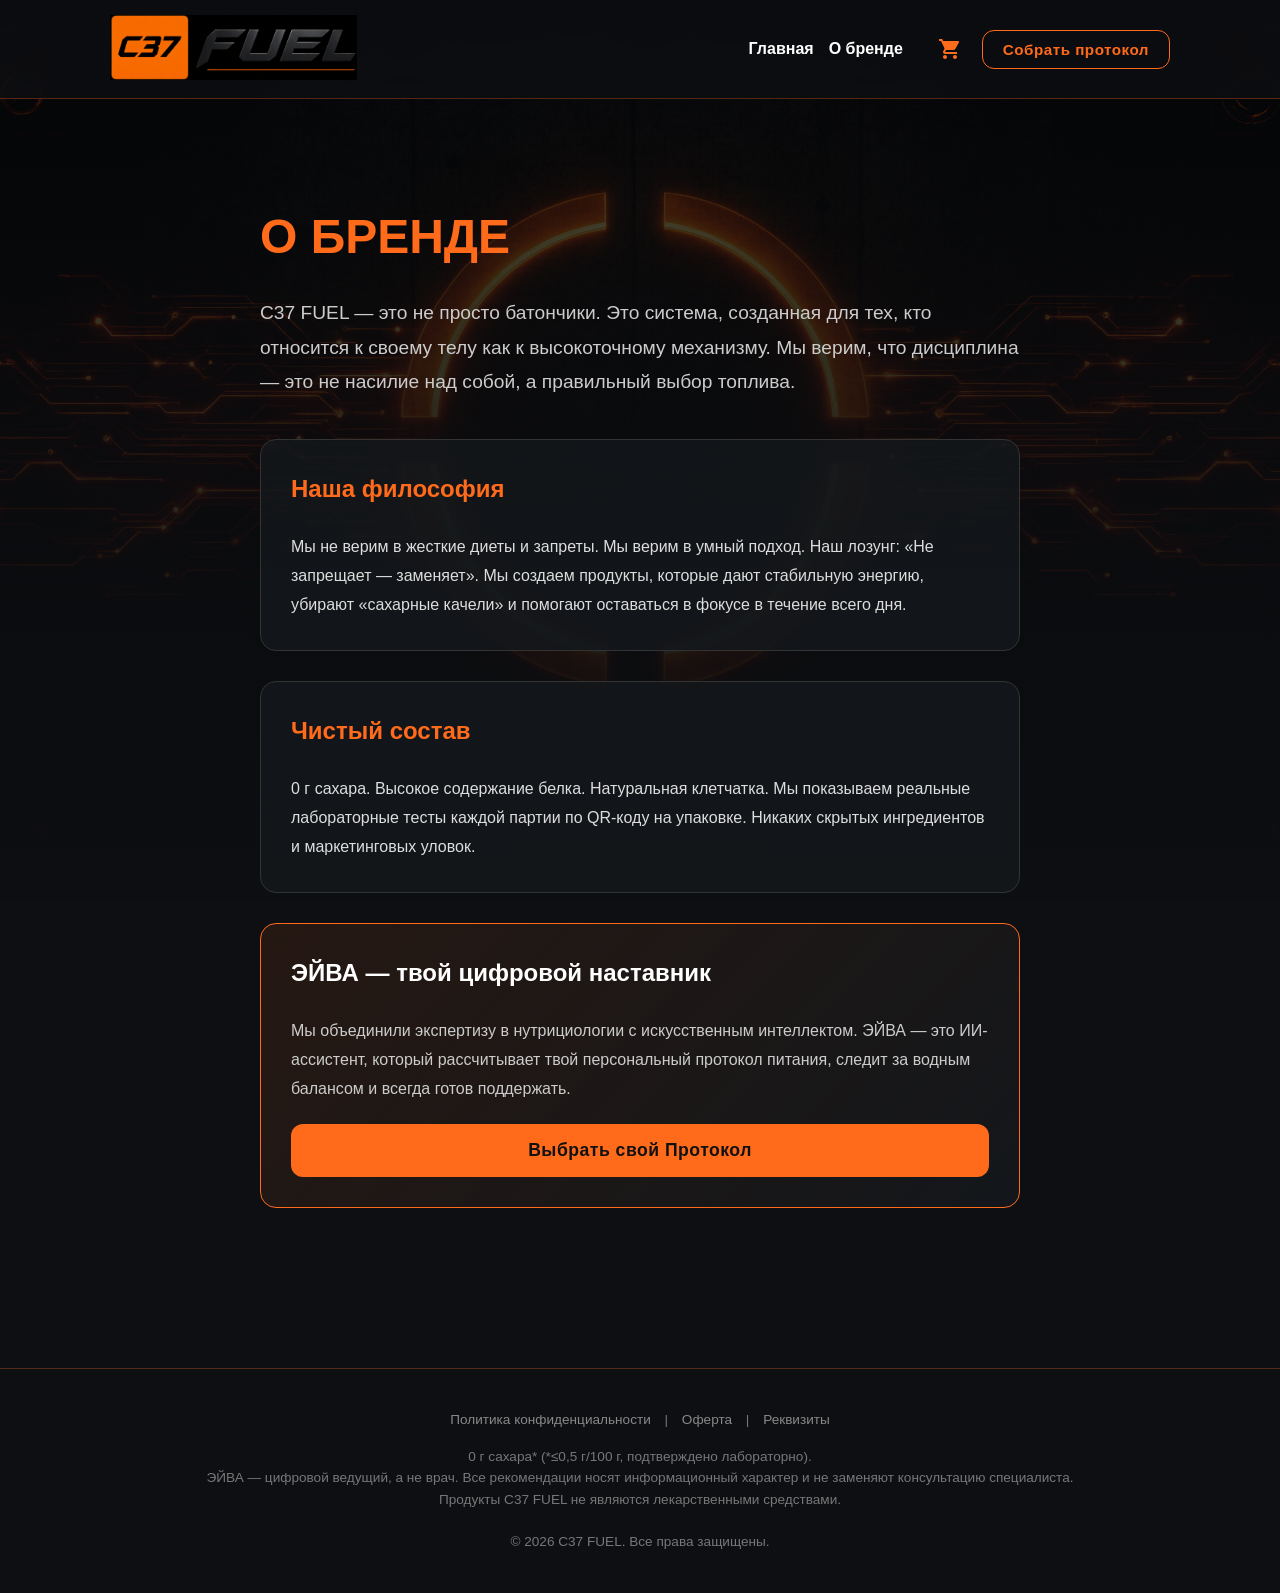
==== about.html @ 596a4cd5 "Add files via upload" ====
<!DOCTYPE html>
<html lang="ru">
<head>
<meta charset="UTF-8">
<meta name="viewport" content="width=device-width, initial-scale=1.0, maximum-scale=1.0, user-scalable=no">
<title>О бренде C37 FUEL</title>
<link rel="stylesheet" href="style.css">
</head>
<body>

<div id="header-placeholder"></div>

<!-- КОНТЕНТ СТРАНИЦЫ "О НАС" -->
<div class="container" style="padding: 100px 20px; max-width: 800px; margin: 0 auto;">
    
    <h1 class="reveal" style="font-size: 3rem; margin-bottom: 20px; color: var(--accent); font-weight: 900;">О БРЕНДЕ</h1>
    
    <p class="reveal" style="font-size: 1.2rem; color: #ccc; margin-bottom: 40px; line-height: 1.8; transition-delay: 0.1s;">
        C37 FUEL — это не просто батончики. Это система, созданная для тех, кто относится к своему телу как к высокоточному механизму. Мы верим, что дисциплина — это не насилие над собой, а правильный выбор топлива.
    </p>

    <div class="box-card reveal" style="margin-bottom: 30px; transition-delay: 0.2s; padding: 30px;">
        <div class="box-title" style="color: var(--accent); font-size: 1.5rem;">Наша философия</div>
        <p style="color: #ddd; line-height: 1.8; margin-top: 15px;">
            Мы не верим в жесткие диеты и запреты. Мы верим в умный подход. Наш лозунг: «Не запрещает — заменяет». Мы создаем продукты, которые дают стабильную энергию, убирают «сахарные качели» и помогают оставаться в фокусе в течение всего дня.
        </p>
    </div>

    <div class="box-card reveal" style="margin-bottom: 30px; transition-delay: 0.3s; padding: 30px;">
        <div class="box-title" style="color: var(--accent); font-size: 1.5rem;">Чистый состав</div>
        <p style="color: #ddd; line-height: 1.8; margin-top: 15px;">
            0 г сахара. Высокое содержание белка. Натуральная клетчатка. Мы показываем реальные лабораторные тесты каждой партии по QR-коду на упаковке. Никаких скрытых ингредиентов и маркетинговых уловок.
        </p>
    </div>

    <div class="box-card reveal" style="margin-bottom: 60px; transition-delay: 0.4s; padding: 30px; background: linear-gradient(135deg, rgba(255,107,26,0.1) 0%, rgba(20,24,28,0.9) 100%); border-color: var(--accent);">
        <div class="box-title" style="color: #fff; font-size: 1.5rem;">ЭЙВА — твой цифровой наставник</div>
        <p style="color: #ccc; line-height: 1.8; margin-top: 15px; margin-bottom: 20px;">
            Мы объединили экспертизу в нутрициологии с искусственным интеллектом. ЭЙВА — это ИИ-ассистент, который рассчитывает твой персональный протокол питания, следит за водным балансом и всегда готов поддержать.
        </p>
        <button class="btn" onclick="window.location.href='index.html#boxes'">Выбрать свой Протокол</button>
    </div>

</div>

<div id="footer-placeholder"></div>

<script src="script.js"></script>
<script>
  async function loadComponents() {
    try {
      const headerRes = await fetch('header.html');
      document.getElementById('header-placeholder').innerHTML = await headerRes.text();
      const footerRes = await fetch('footer.html');
      document.getElementById('footer-placeholder').innerHTML = await footerRes.text();
      if (typeof updateCartCount === 'function') updateCartCount();
      
      // Запуск анимаций появления
      setTimeout(() => {
          const revealElements = document.querySelectorAll('.reveal');
          const revealOnScroll = new IntersectionObserver(function(entries, observer) {
              entries.forEach(entry => {
                  if (!entry.isIntersecting) return;
                  entry.target.classList.add('active');
                  observer.unobserve(entry.target);
              });
          }, { threshold: 0.15 });
          revealElements.forEach(el => revealOnScroll.observe(el));
      }, 100);

    } catch (error) {
      console.error('Ошибка загрузки компонентов:', error);
    }
  }
  loadComponents();
</script>
</body>
</html>
---- style.css ----
:root {
    --bg-base: #0d0f12;
    --bg-card: rgba(20, 24, 28, 0.85);
    --text-main: #FFFFFF;
    --text-muted: #c0c0c0;
    --accent: #FF6B1A;
    --border: rgba(255, 107, 26, 0.3);
    --green: #4CAF50;
}

* { margin: 0; padding: 0; box-sizing: border-box; font-family: 'Inter', 'Manrope', 'Segoe UI', Roboto, Helvetica, Arial, sans-serif; }

@media (max-width: 768px) {
    .site-logo { width: 110px; }
}

body { 
    background-color: var(--bg-base); 
    color: var(--text-main); 
    line-height: 1.6; 
    overflow-x: hidden; 
    position: relative; 
    padding-bottom: env(safe-area-inset-bottom);
}

body::before {
    content: ""; position: fixed; top: 0; left: 0; width: 100%; height: 100%; z-index: -2;
    background-image: url('bg.jpg'); background-size: cover; background-position: center center; background-repeat: no-repeat;
    filter: brightness(0.45) contrast(1.1); 
}

body::after {
    content: ""; position: fixed; top: 0; left: 0; width: 100%; height: 100%; z-index: -1;
    background: linear-gradient(to bottom, rgba(13, 15, 18, 0.3) 0%, rgba(13, 15, 18, 0.7) 50%, rgba(13, 15, 18, 0.95) 100%);
    pointer-events: none;
}

.container { max-width: 1100px; margin: 0 auto; padding: 0 20px; position: relative; z-index: 2; }

/* --- АНИМАЦИИ КНОПОК --- */
.btn { 
    background-color: var(--accent); color: #111; border: none; padding: 16px 35px; font-size: 1.1rem; font-weight: bold; 
    border-radius: 12px; cursor: pointer; display: inline-flex; justify-content: center; align-items: center; text-decoration: none; 
    letter-spacing: 0.5px;
    transition: all 0.3s cubic-bezier(0.25, 0.8, 0.25, 1);
    position: relative; overflow: hidden;
}
.btn:hover { background-color: #FF8C42; transform: translateY(-2px) scale(1.02); box-shadow: 0 8px 25px rgba(255, 107, 26, 0.6); }
.btn:active { transform: translateY(1px) scale(0.98); box-shadow: 0 2px 10px rgba(255, 107, 26, 0.4); }

.btn-outline { background: transparent; border: 1px solid var(--accent); color: var(--accent); }
.btn-outline:hover { background: rgba(255, 107, 26, 0.1); color: var(--accent); box-shadow: 0 0 15px rgba(255, 107, 26, 0.2); transform: translateY(-2px); }
.btn-outline:active { transform: translateY(1px); }

.btn-small { 
    background: transparent; border: 1px solid var(--accent); color: var(--accent); padding: 10px 15px; border-radius: 8px; 
    cursor: pointer; font-weight: 600; width: 100%; font-size: 0.95rem; 
    transition: all 0.3s cubic-bezier(0.25, 0.8, 0.25, 1);
}
.btn-small:hover { background: var(--accent); color: #111; transform: translateY(-1px); box-shadow: 0 4px 15px rgba(255, 107, 26, 0.3); }
.btn-small:active { transform: translateY(1px) scale(0.98); }

header { padding: 15px 0; border-bottom: 1px solid var(--border); position: sticky; top: 0; background: rgba(13, 15, 18, 0.85); backdrop-filter: blur(15px); z-index: 100; }
.header-content { display: flex; justify-content: space-between; align-items: center; }
.logo { display: flex; align-items: center; gap: 15px; line-height: 1; }
.cart-icon-btn { background: transparent; border: none; cursor: pointer; position: relative; color: #fff; display: flex; align-items: center; gap: 8px; transition: transform 0.2s; }
.cart-icon-btn:hover { transform: scale(1.1); }
.cart-icon-btn svg { width: 24px; height: 24px; fill: var(--accent); }
.cart-count { background: var(--accent); color: #111; font-weight: bold; border-radius: 50%; width: 20px; height: 20px; display: flex; align-items: center; justify-content: center; font-size: 0.8rem; position: absolute; top: -8px; right: -8px; }

/* --- HERO С HUD (ЖЕЛЕЗНЫЙ ЧЕЛОВЕК) --- */
.hero { padding: 80px 0 60px; display: flex; align-items: center; justify-content: space-between; gap: 40px; }
.hero-text { flex: 1; }
.hero-text h1 { font-size: 3.5rem; line-height: 1.1; margin-bottom: 20px; text-shadow: 0 4px 15px rgba(0,0,0,0.8); font-weight: 900;}
.hero-text h1 span { color: var(--accent); }
.hero-text p { font-size: 1.2rem; color: #eee; margin-bottom: 30px; max-width: 500px; text-shadow: 0 2px 5px rgba(0,0,0,0.8); }

.hero-image { flex: 1; display: flex; justify-content: flex-end; position: relative; }
.hero-img-box { 
    width: 100%; max-width: 400px; height: 550px; border: 1px solid var(--accent); border-radius: 16px; 
    background: #000; position: relative; overflow: hidden; display: flex; align-items: center; justify-content: center; 
    box-shadow: 0 10px 50px rgba(0,0,0,0.8), 0 0 30px rgba(255, 107, 26, 0.2);
}
.hero-img-box img { width: 100%; height: 100%; object-fit: cover; opacity: 0.6; z-index: 1; }

/* HUD-Элементы */
.hud-overlay { 
    position: absolute; top: 0; left: 0; width: 100%; height: 100%; pointer-events: none; z-index: 5; 
    background-image: linear-gradient(rgba(255, 107, 26, 0.15) 1px, transparent 1px), linear-gradient(90deg, rgba(255, 107, 26, 0.15) 1px, transparent 1px);
    background-size: 40px 40px;
    border: 1px solid rgba(255, 107, 26, 0.4);
    box-shadow: inset 0 0 50px rgba(255, 107, 26, 0.2);
}
.hud-corner { position: absolute; width: 20px; height: 20px; border: 2px solid var(--accent); z-index: 6; }
.hud-corner.tl { top: 15px; left: 15px; border-right: none; border-bottom: none; }
.hud-corner.tr { top: 15px; right: 15px; border-left: none; border-bottom: none; }
.hud-corner.bl { bottom: 15px; left: 15px; border-right: none; border-top: none; }
.hud-corner.br { bottom: 15px; right: 15px; border-left: none; border-top: none; }
.hud-text { position: absolute; top: 25px; left: 25px; color: var(--accent); font-family: monospace; font-size: 10px; letter-spacing: 2px; line-height: 1.4; text-transform: uppercase; opacity: 0.8; z-index: 6; }
.hud-text span { color: #fff; font-weight: bold; animation: blink 1s infinite alternate; }
.hud-scanline { position: absolute; top: 0; left: 0; width: 100%; height: 3px; background: var(--accent); box-shadow: 0 0 20px 5px var(--accent); animation: scan 7s linear infinite; opacity: 0.9; z-index: 7; }
.hud-radar { position: absolute; top: 50%; left: 50%; width: 250px; height: 250px; transform: translate(-50%, -50%); border-radius: 50%; border: 1px solid rgba(255, 107, 26, 0.3); z-index: 4; }
.hud-radar::before { content: ""; position: absolute; top: 0; left: 0; width: 100%; height: 100%; border-radius: 50%; border-top: 2px solid var(--accent); animation: spin 6s linear infinite; }
.hud-radar::after { content: ""; position: absolute; top: 20%; left: 20%; width: 60%; height: 60%; border-radius: 50%; border-bottom: 1px solid rgba(255, 107, 26, 0.6); animation: spin 8s linear infinite reverse; }
.hud-node { position: absolute; width: 6px; height: 6px; background: #fff; border-radius: 50%; box-shadow: 0 0 15px 5px var(--accent); z-index: 6; }
.hud-node.n1 { top: 30%; left: 20%; animation: pulse 1.5s infinite alternate; }
.hud-node.n2 { top: 70%; right: 25%; animation: pulse 2s infinite alternate 0.5s; }
.hud-node.n3 { bottom: 25%; left: 50%; animation: pulse 1.8s infinite alternate 1s; }

@keyframes scan { 0% { top: -5%; opacity: 0; } 10% { opacity: 1; } 90% { opacity: 1; } 100% { top: 105%; opacity: 0; } }
@keyframes spin { 100% { transform: rotate(360deg); } }
@keyframes pulse { 0% { transform: scale(0.8); opacity: 0.5; box-shadow: 0 0 0px var(--accent); } 100% { transform: scale(1.5); opacity: 1; box-shadow: 0 0 20px 8px var(--accent); } }
@keyframes blink { 0% { opacity: 1; } 100% { opacity: 0.3; } }

.trust-markers { font-size: 0.85rem; color: var(--text-muted); margin-top: 15px; letter-spacing: 0.5px; display: flex; gap: 15px; }

/* --- SCROLL REVEAL --- */
.reveal { opacity: 0; transform: translateY(40px); transition: all 0.8s cubic-bezier(0.5, 0, 0, 1); will-change: opacity, transform; }
.reveal.active { opacity: 1; transform: translateY(0); }

/* БОКСЫ */
.boxes { padding: 80px 0; background: rgba(13, 15, 18, 0.8); border-bottom: 1px solid var(--border); }
.boxes h2 { text-align: center; font-size: 2.5rem; margin-bottom: 10px; font-weight: 800;}
.boxes-sub { text-align: center; color: var(--text-muted); margin-bottom: 50px; font-size: 1.1rem; }
.boxes-grid { display: grid; grid-template-columns: 1fr 1fr; gap: 30px; max-width: 900px; margin: 0 auto; }
.box-card { background: var(--bg-card); border: 1px solid #333; border-radius: 16px; padding: 40px; display: flex; flex-direction: column; position: relative; overflow: hidden; transition: border-color 0.3s, box-shadow 0.3s; }
.box-card:hover { border-color: var(--accent); box-shadow: 0 10px 40px rgba(255, 107, 26, 0.1); }
.box-card.popular { border: 2px solid var(--accent); transform: scale(1.02); }
.box-badge { position: absolute; top: 0; right: 0; background: var(--accent); color: #111; padding: 5px 15px; font-weight: bold; font-size: 0.8rem; border-bottom-left-radius: 12px; }
.box-title { font-size: 1.8rem; font-weight: 900; color: #fff; margin-bottom: 10px; }
.box-desc { color: var(--text-muted); font-size: 0.95rem; margin-bottom: 25px; flex-grow: 1; }
.box-price { font-size: 2.5rem; font-weight: 900; color: var(--accent); margin-bottom: 5px; }
.box-price-old { font-size: 1.2rem; text-decoration: line-through; color: #777; margin-bottom: 20px; }
.box-features { list-style: none; margin-bottom: 30px; }
.box-features li { color: #ddd; font-size: 0.95rem; margin-bottom: 10px; display: flex; align-items: center; gap: 8px; }
.box-features li::before { content: "✓"; color: var(--green); font-weight: bold; }

/* ПОДПИСКИ */
.subscriptions { padding: 80px 0; background: rgba(13, 15, 18, 0.6); border-bottom: 1px solid var(--border); }
.subs-grid { display: grid; grid-template-columns: 1fr 1fr; gap: 30px; max-width: 900px; margin: 0 auto; align-items: stretch; }
.sub-card { background: linear-gradient(135deg, rgba(42, 47, 53, 0.9) 0%, rgba(30, 34, 38, 0.9) 100%); border: 1px solid #444; border-radius: 16px; padding: 35px; display: flex; flex-direction: column; transition: transform 0.3s; }
.sub-card:hover { transform: translateY(-5px); }
.sub-card.premium { border-color: var(--accent); box-shadow: 0 0 30px rgba(255, 107, 26, 0.15); }
.sub-title { font-size: 1.5rem; font-weight: 800; color: #fff; margin-bottom: 10px; }
.sub-price { font-size: 2rem; font-weight: 900; color: var(--accent); margin-bottom: 20px; }
.sub-desc { color: var(--text-muted); font-size: 0.95rem; margin-bottom: 25px; flex-grow: 1; }

/* КОНСТРУКТОР */
.products { padding: 80px 0; background: rgba(13, 15, 18, 0.6); border-bottom: 1px solid var(--border); }
.products h2 { text-align: center; font-size: 2rem; margin-bottom: 10px; font-weight: 800;}
.products-sub { text-align: center; color: var(--text-muted); margin-bottom: 40px; font-size: 0.95rem; }
.products-grid { display: grid; grid-template-columns: repeat(auto-fit, minmax(250px, 1fr)); gap: 25px; }
.product-card { background: var(--bg-card); backdrop-filter: blur(10px); border: 1px solid #333; border-radius: 16px; overflow: hidden; display: flex; flex-direction: column; transition: transform 0.3s, border-color 0.3s; }
.product-card:hover { transform: translateY(-5px); border-color: var(--accent); }
.product-img { width: 100%; height: 180px; background: rgba(0,0,0,0.7); display: flex; align-items: center; justify-content: center; border-bottom: 1px solid #333; padding: 20px; }
.product-img img { width: 100%; height: 100%; object-fit: contain; filter: drop-shadow(0 5px 15px rgba(0,0,0,0.9)); cursor: zoom-in; transition: transform 0.3s ease; }
.product-img img:hover { transform: scale(1.08); }
.product-info { padding: 20px; display: flex; flex-direction: column; flex-grow: 1; }
.product-info h4 { font-size: 1rem; margin-bottom: 8px; font-weight: 700;}
.product-info p { color: var(--text-muted); font-size: 0.85rem; margin-bottom: 15px; flex-grow: 1;}
.product-info .price { font-size: 1.2rem; font-weight: 800; color: var(--accent); margin-bottom: 10px;}
.product-info .price span { font-size: 0.8rem; color: #777; font-weight: normal; text-decoration: line-through; margin-left: 5px;}

/* АНОНСЫ */
.coming-soon { padding: 80px 0; background: rgba(13, 15, 18, 0.8); border-bottom: 1px solid var(--border); }
.coming-soon h2 { text-align: center; font-size: 2.5rem; margin-bottom: 40px; font-weight: 800;}
.shots-grid { display: grid; grid-template-columns: repeat(auto-fit, minmax(240px, 1fr)); gap: 25px; margin-bottom: 40px; }
.shot-card { background: rgba(20, 24, 28, 0.95); border: 1px solid #333; border-radius: 16px; padding: 25px; text-align: left; position: relative; overflow: hidden; display: flex; flex-direction: column;}
.shot-card::before { content: ""; position: absolute; top: 0; left: 0; width: 100%; height: 4px; }
.shot-card.orange::before { background: #FF6B1A; }
.shot-card.blue::before { background: #2C3E50; }
.shot-card.burgundy::before { background: #800020; }
.shot-card.red::before { background: #D32F2F; }
.shot-name { font-size: 1.4rem; font-weight: 900; margin-bottom: 5px; color: #fff; letter-spacing: 1px;}
.shot-sub { font-size: 0.85rem; color: var(--accent); font-weight: bold; margin-bottom: 15px; text-transform: uppercase;}
.shot-actives { font-size: 0.85rem; color: var(--text-muted); margin-bottom: 20px; line-height: 1.5; flex-grow: 1;}
.shot-actives span { color: #fff; font-weight: bold;}
.shot-badge { display: inline-block; padding: 4px 10px; border-radius: 4px; font-size: 0.75rem; font-weight: bold; background: #333; color: #fff; margin-bottom: 15px;}
.other-coming { display: grid; grid-template-columns: 1fr 1fr; gap: 25px; }
.coming-card { background: linear-gradient(135deg, rgba(42, 47, 53, 0.5) 0%, rgba(30, 34, 38, 0.8) 100%); border: 1px dashed var(--border); padding: 25px; border-radius: 12px; text-align: center; display: flex; flex-direction: column; justify-content: space-between;}
.coming-card h3 { color: var(--accent); margin-bottom: 10px; font-size: 1.3rem; }
.coming-card p { color: var(--text-muted); margin-bottom: 15px; font-size: 0.9rem;}
.coming-date { color: var(--accent); font-weight: bold; margin-bottom: 20px; font-size: 0.9rem;}

/* КВИЗ */
.quiz-section { padding: 60px 0 80px; display: none; } 
.quiz-container { background: var(--bg-card); backdrop-filter: blur(15px); border: 1px solid var(--border); border-radius: 16px; padding: 40px; max-width: 700px; margin: 0 auto; box-shadow: 0 10px 40px rgba(0,0,0,0.8); }
.progress-bar { width: 100%; height: 4px; background: #333; border-radius: 2px; margin-bottom: 30px; }
.progress-fill { height: 100%; background: var(--accent); width: 0%; transition: width 0.4s ease; border-radius: 2px; box-shadow: 0 0 10px var(--accent); }
.question-text { font-size: 1.6rem; margin-bottom: 25px; font-weight: 700; }
.options { display: flex; flex-direction: column; gap: 12px; }
.option-btn { background: rgba(0,0,0,0.6); border: 1px solid #444; color: var(--text-main); padding: 16px; text-align: left; border-radius: 10px; cursor: pointer; font-size: 1.05rem; transition: all 0.2s; }
.option-btn:hover { border-color: var(--accent); background: rgba(255, 107, 26, 0.1); }
.option-btn.selected { background: var(--accent); color: #111; border-color: var(--accent); font-weight: bold; }
.quiz-group { display: flex; flex-direction: column; gap: 15px; margin-bottom: 20px; }
.quiz-group label { font-size: 0.9rem; color: var(--text-muted); display: block; margin-bottom: 5px;}
.quiz-group input { background: rgba(0,0,0,0.6); border: 1px solid #444; padding: 16px; color: var(--text-main); border-radius: 10px; font-size: 1.05rem; outline: none; width: 100%; transition: border-color 0.2s;}
.quiz-group input:focus { border-color: var(--accent); }
.row-2 { display: grid; grid-template-columns: 1fr 1fr; gap: 15px; }
.nav-buttons { display: flex; gap: 15px; justify-content: space-between; margin-top: 30px; }
.result-grid { display: grid; grid-template-columns: 1fr 1fr; gap: 20px; margin: 30px 0; }
.result-card { background: rgba(0,0,0,0.6); padding: 25px; border-radius: 12px; border-left: 4px solid var(--accent); }
.result-card h3 { font-size: 0.9rem; color: var(--text-muted); text-transform: uppercase; letter-spacing: 1px; }
.result-card .value { font-size: 2rem; font-weight: 900; color: var(--accent); margin-top: 5px; }
.disclaimer { font-size: 0.85rem; color: #777; text-align: center; margin-top: 30px; line-height: 1.4; }

/* FOOTER */
footer { padding: 40px 0; border-top: 1px solid var(--border); text-align: center; color: #777; font-size: 0.85rem; background: var(--bg-base); position: relative; z-index: 2; }
footer a { color: #888; text-decoration: none; margin: 0 10px; transition: color 0.2s;}
footer a:hover { color: var(--accent); }

/* МОДАЛЬНОЕ ОКНО ДЛЯ КАРТИНОК (LIGHTBOX) */
.image-lightbox { position: fixed; top: 0; left: 0; width: 100%; height: 100%; background: rgba(0,0,0,0.9); z-index: 10000; display: none; justify-content: center; align-items: center; cursor: zoom-out; opacity: 0; transition: opacity 0.3s ease; backdrop-filter: blur(5px); }
.image-lightbox.active { display: flex; opacity: 1; }
.image-lightbox img { max-width: 90%; max-height: 90vh; border-radius: 16px; border: 2px solid var(--accent); box-shadow: 0 0 50px rgba(255, 107, 26, 0.3); transform: scale(0.9); transition: transform 0.3s cubic-bezier(0.175, 0.885, 0.32, 1.275); }
.image-lightbox.active img { transform: scale(1); }

/* КОРЗИНА */
.cart-overlay { position: fixed; top: 0; left: 0; width: 100%; height: 100%; background: rgba(0,0,0,0.7); backdrop-filter: blur(3px); z-index: 9998; display: none; opacity: 0; transition: opacity 0.3s; }
.cart-overlay.active { display: block; opacity: 1; }
.cart-sidebar { position: fixed; top: 0; right: -400px; width: 100%; max-width: 400px; height: 100%; background: var(--bg-base); border-left: 1px solid var(--accent); z-index: 9999; transition: right 0.3s ease; display: flex; flex-direction: column; box-shadow: -10px 0 30px rgba(0,0,0,0.8); }
.cart-sidebar.active { right: 0; }
.cart-header { padding: 20px; border-bottom: 1px solid #333; display: flex; justify-content: space-between; align-items: center; }
.cart-header h3 { font-size: 1.5rem; color: var(--accent); }
.close-cart { background: none; border: none; color: #aaa; font-size: 1.5rem; cursor: pointer; transition: color 0.2s;}
.close-cart:hover { color: var(--accent); }
.cart-items { flex-grow: 1; overflow-y: auto; padding: 20px; display: flex; flex-direction: column; gap: 15px; }
.cart-item { display: flex; justify-content: space-between; align-items: center; background: var(--bg-card); padding: 15px; border-radius: 8px; border: 1px solid #333;}
.cart-item-info h4 { font-size: 1rem; margin-bottom: 5px; }
.cart-item-info p { color: var(--accent); font-weight: bold; }
.cart-item-actions { display: flex; align-items: center; gap: 10px; }
.cart-item-actions button { background: #333; border: none; color: #fff; width: 25px; height: 25px; border-radius: 4px; cursor: pointer; transition: background 0.2s; }
.cart-item-actions button:hover { background: var(--accent); color: #000; }
.checkout-form { padding: 20px; border-top: 1px solid #333; background: rgba(20, 24, 28, 0.95); display: none; }
.checkout-form.active { display: block; }
.form-group { margin-bottom: 15px; }
.form-group label { display: block; font-size: 0.85rem; color: var(--text-muted); margin-bottom: 5px; }
.form-group input, .form-group select { width: 100%; padding: 12px; background: #000; border: 1px solid #444; color: #fff; border-radius: 8px; outline: none; transition: border-color 0.2s;}
.form-group input:focus, .form-group select:focus { border-color: var(--accent); }
.pd-consent { display: flex; align-items: flex-start; gap: 8px; font-size: 0.8rem; color: var(--text-muted); margin-bottom: 15px; line-height: 1.4; }
.pd-consent input { margin-top: 3px; width: auto; }
.pd-consent a { color: var(--accent); text-decoration: none; }
.cart-footer { padding: 20px; border-top: 1px solid #333; }
.cart-total { display: flex; justify-content: space-between; font-size: 1.2rem; font-weight: bold; margin-bottom: 15px; }
.cart-warning { color: #ffcc00; font-size: 0.85rem; margin-bottom: 10px; display: none; line-height: 1.3; }

/* МОДАЛЬНОЕ ОКНО ДЛЯ OZON */
.ozon-modal { position: fixed; top: 0; left: 0; width: 100%; height: 100%; background: rgba(0,0,0,0.9); z-index: 10000; display: none; justify-content: center; align-items: center; }
.ozon-modal-content { background: var(--bg-card); border: 1px solid var(--accent); border-radius: 16px; padding: 40px; max-width: 400px; text-align: center; position: relative; }
.close-ozon { position: absolute; top: 15px; right: 15px; background: none; border: none; color: #aaa; font-size: 1.5rem; cursor: pointer; transition: color 0.2s;}
.close-ozon:hover { color: var(--accent); }

/* ЧАТ */
#chat-btn { position: fixed; bottom: 30px; right: 30px; background-color: var(--accent); color: #111; border: none; padding: 15px 25px; border-radius: 30px; font-weight: 800; display: flex; align-items: center; gap: 10px; cursor: pointer; box-shadow: 0 4px 20px rgba(255, 107, 26, 0.4); z-index: 1000; transition: transform 0.2s, box-shadow 0.2s; }
#chat-btn:hover { transform: scale(1.05); box-shadow: 0 6px 25px rgba(255, 107, 26, 0.6); }
#chat-btn svg { width: 20px; height: 20px; fill: #111; }
#chat-window { position: fixed; bottom: 100px; right: 30px; width: 350px; height: 500px; background: var(--bg-card); border: 1px solid var(--border); border-radius: 16px; display: none; flex-direction: column; box-shadow: 0 10px 40px rgba(0,0,0,0.9); z-index: 1000; backdrop-filter: blur(20px); overflow: hidden; }
.chat-header { display: flex; align-items: center; padding: 15px; border-bottom: 1px solid #333; background: rgba(0,0,0,0.5); gap: 12px;}
.chat-avatar { width: 45px; height: 45px; border-radius: 50%; object-fit: cover; border: 2px solid var(--accent); background: #000; }
.chat-name { font-weight: 800; font-size: 1.1rem; letter-spacing: 1px;}
.chat-status { font-size: 0.8rem; color: #4CAF50; }
.close-chat { margin-left: auto; background: none; border: none; color: #aaa; font-size: 1.5rem; cursor: pointer; transition: color 0.2s; }
.close-chat:hover { color: var(--accent); }
.chat-messages { flex: 1; padding: 15px; overflow-y: auto; display: flex; flex-direction: column; gap: 12px; }
.message-eva { background: rgba(255, 107, 26, 0.1); border: 1px solid rgba(255, 107, 26, 0.3); padding: 12px 15px; border-radius: 12px; border-bottom-left-radius: 2px; max-width: 85%; align-self: flex-start; font-size: 0.95rem; }
.message-user { background: #333; padding: 12px 15px; border-radius: 12px; border-bottom-right-radius: 2px; max-width: 85%; align-self: flex-end; font-size: 0.95rem; }
.chat-input { display: flex; padding: 15px; border-top: 1px solid #333; background: rgba(0,0,0,0.6); }
.chat-input input { flex: 1; background: #1E2226; border: 1px solid #444; color: #fff; padding: 12px; border-radius: 8px; outline: none; transition: border-color 0.2s;}
.chat-input input:focus { border-color: var(--accent); }
.chat-input button { background: var(--accent); border: none; color: #111; padding: 0 20px; margin-left: 10px; border-radius: 8px; cursor: pointer; font-weight: bold; font-size: 1.2rem; transition: transform 0.2s;}
.chat-input button:hover { transform: scale(1.05); }

@media (max-width: 768px) {
    .hero { flex-direction: column; text-align: center; padding: 40px 0; }
    .hero-text h1 { font-size: 2.5rem; }
    .hero-text p { margin: 0 auto 30px; }
    .boxes-grid, .subs-grid, .other-coming { grid-template-columns: 1fr; }
    .box-card.popular { transform: none; }
    .result-grid { grid-template-columns: 1fr; }
    .row-2 { grid-template-columns: 1fr; }
    .logo-c37 { font-size: 2.2rem; padding: 6px 12px 8px 10px; }
    .logo-fuel { font-size: 1.6rem; }
    #chat-window { width: calc(100% - 40px); right: 20px; bottom: 90px; height: 60vh; }
    #chat-btn { bottom: 20px; right: 20px; padding: 12px 20px; }
    .cart-sidebar { max-width: 100%; right: -100%; }
}
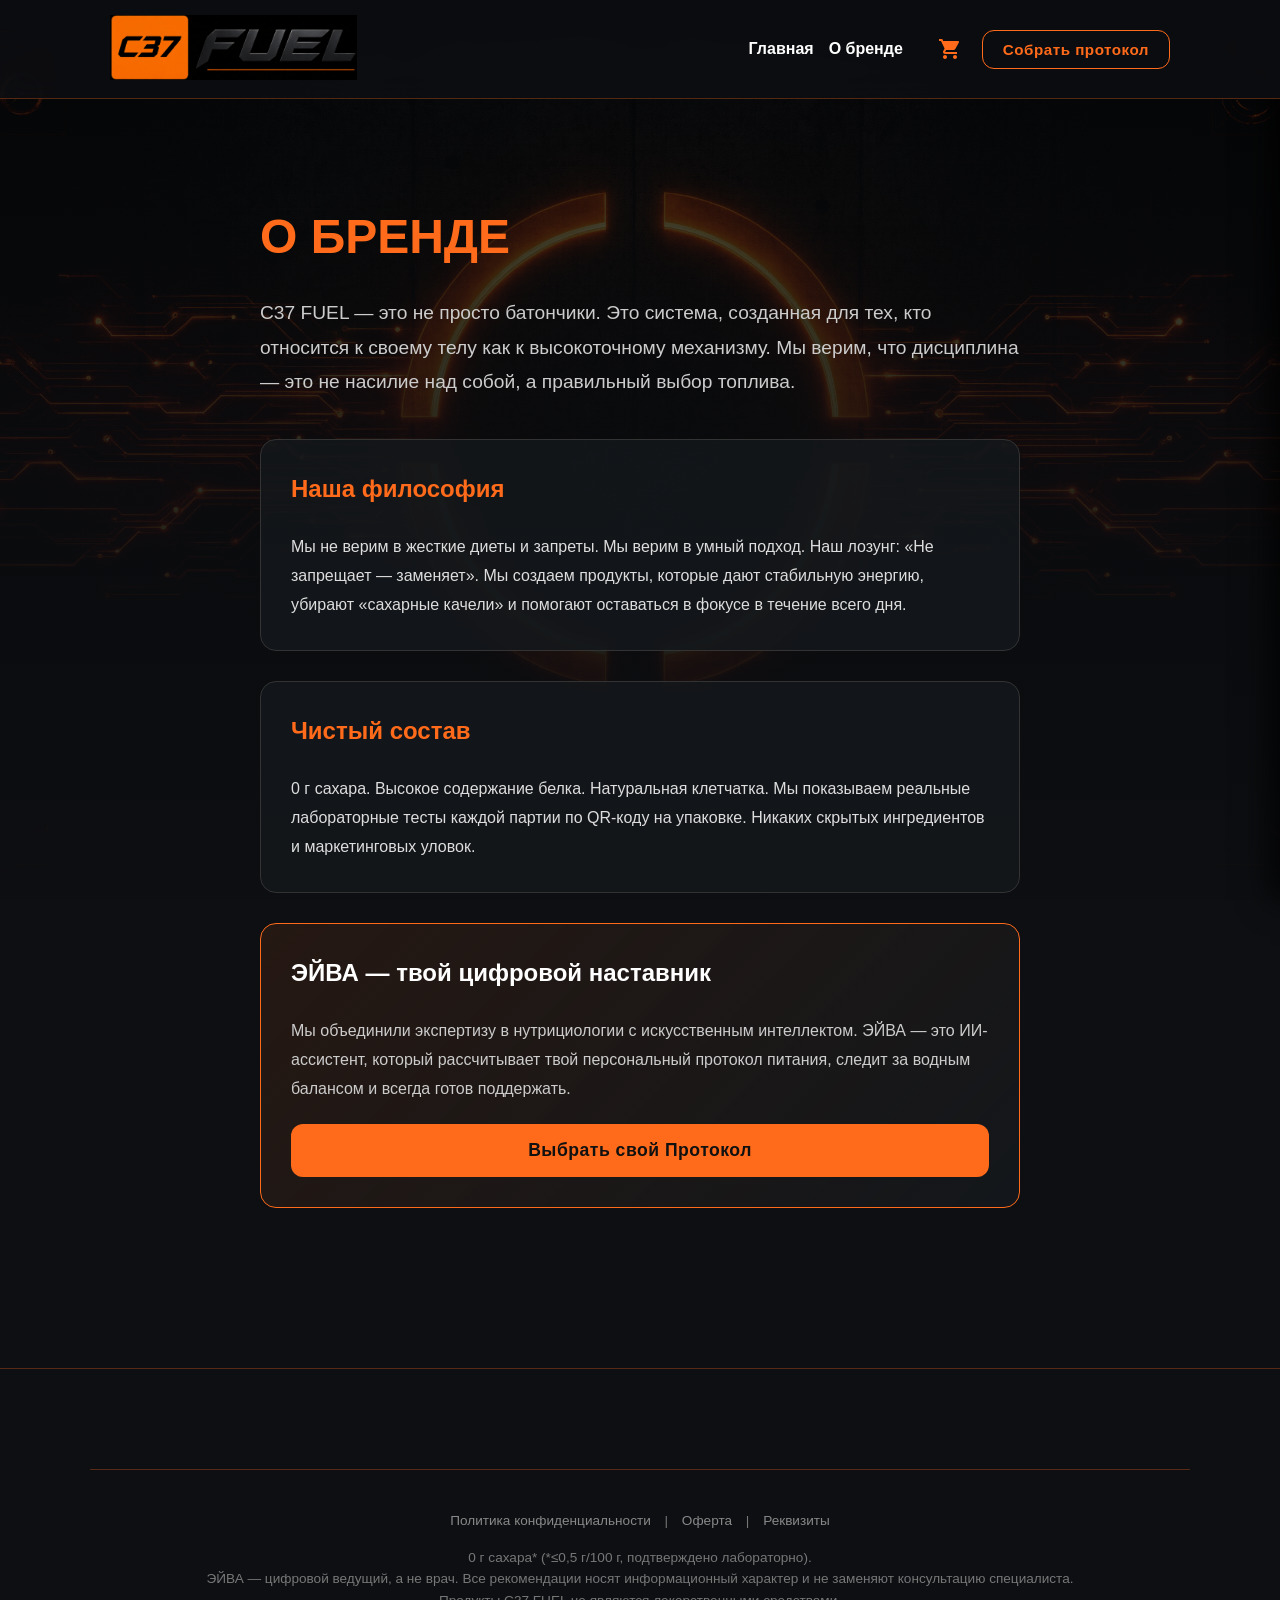
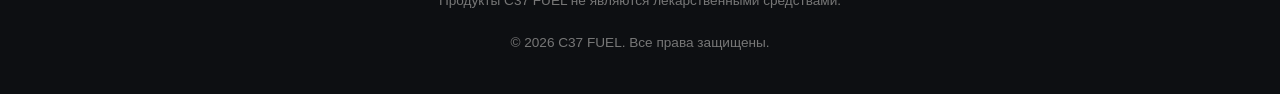
==== commit bea3305e: "Add files via upload" ====
--- a/about.html
+++ b/about.html
@@ -10,7 +10,6 @@
 
 <div id="header-placeholder"></div>
 
-<!-- КОНТЕНТ СТРАНИЦЫ "О НАС" -->
 <div class="container" style="padding: 100px 20px; max-width: 800px; margin: 0 auto;">
     
     <h1 class="reveal" style="font-size: 3rem; margin-bottom: 20px; color: var(--accent); font-weight: 900;">О БРЕНДЕ</h1>
@@ -55,7 +54,6 @@
       document.getElementById('footer-placeholder').innerHTML = await footerRes.text();
       if (typeof updateCartCount === 'function') updateCartCount();
       
-      // Запуск анимаций появления
       setTimeout(() => {
           const revealElements = document.querySelectorAll('.reveal');
           const revealOnScroll = new IntersectionObserver(function(entries, observer) {
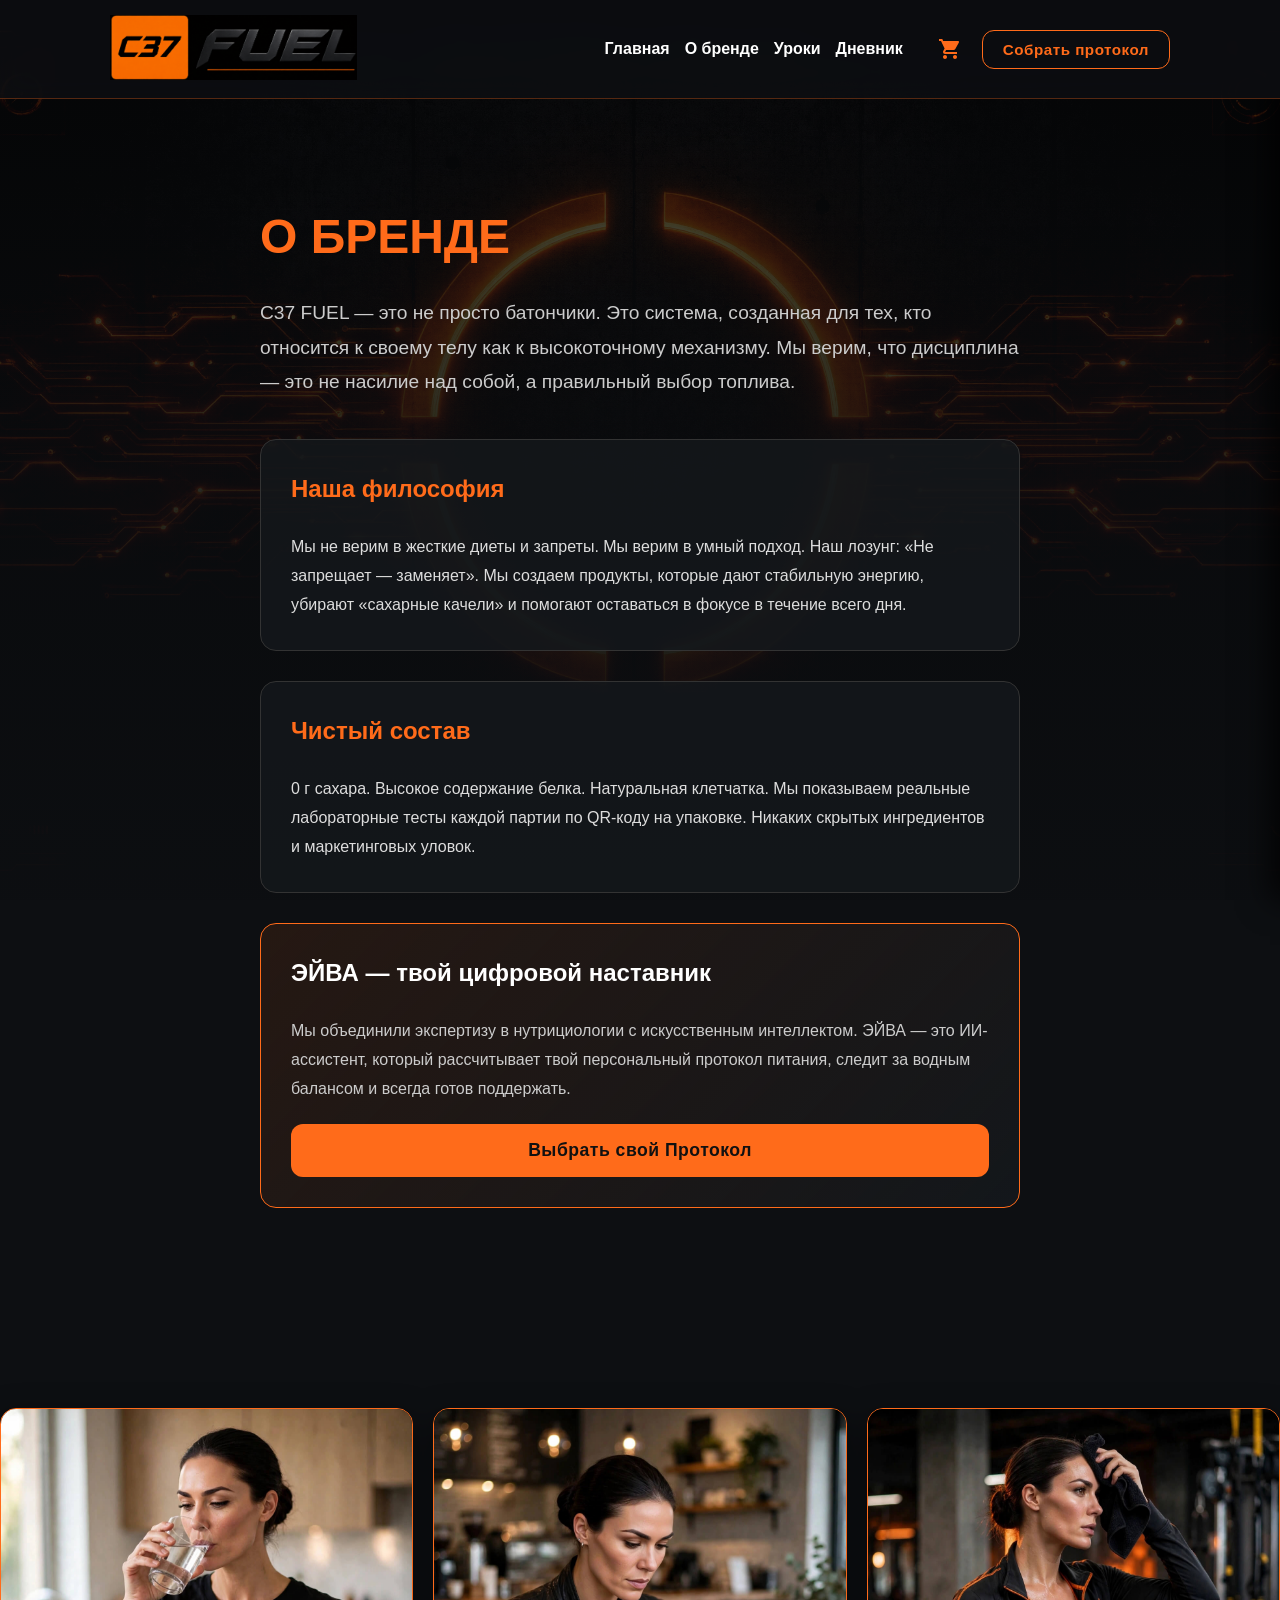
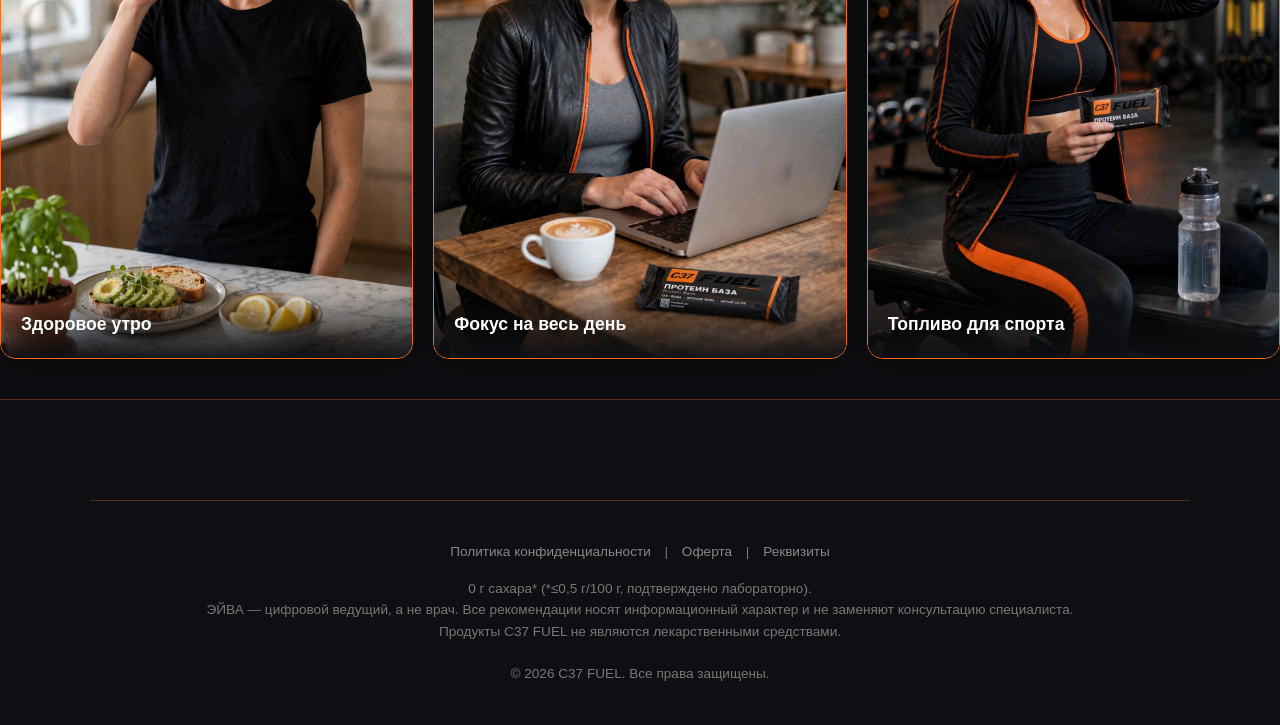
==== commit c0cf6ecb: "Update about.html" ====
--- a/about.html
+++ b/about.html
@@ -41,8 +41,21 @@
     </div>
 
 </div>
-
-<div id="footer-placeholder"></div>
+<!-- ГАЛЕРЕЯ ЭЙВЫ -->
+<div class="eva-gallery reveal">
+    <div class="eva-photo">
+        <img src="eva_morning.jpg" alt="Утро с ЭЙВОЙ">
+        <div class="eva-photo-text">Здоровое утро</div>
+    </div>
+    <div class="eva-photo">
+        <img src="eva_work.jpg" alt="Работа с ЭЙВОЙ">
+        <div class="eva-photo-text">Фокус на весь день</div>
+    </div>
+    <div class="eva-photo">
+        <img src="eva_gym.jpg" alt="Тренировка с ЭЙВОЙ">
+        <div class="eva-photo-text">Топливо для спорта</div>
+    </div>
+</div><div id="footer-placeholder"></div>
 
 <script src="script.js"></script>
 <script>
@@ -73,4 +86,4 @@
   loadComponents();
 </script>
 </body>
-</html>+</html>
--- a/style.css
+++ b/style.css
@@ -99,7 +99,7 @@
 .hud-text { position: absolute; top: 25px; left: 25px; color: var(--accent); font-family: monospace; font-size: 10px; letter-spacing: 2px; line-height: 1.4; text-transform: uppercase; opacity: 0.8; z-index: 6; }
 .hud-text span { color: #fff; font-weight: bold; animation: blink 1s infinite alternate; }
 .hud-scanline { position: absolute; top: 0; left: 0; width: 100%; height: 3px; background: var(--accent); box-shadow: 0 0 20px 5px var(--accent); animation: scan 7s linear infinite; opacity: 0.9; z-index: 7; }
-.hud-radar { position: absolute; top: 50%; left: 50%; width: 250px; height: 250px; transform: translate(-50%, -50%); border-radius: 50%; border: 1px solid rgba(255, 107, 26, 0.3); z-index: 4; }
+.hud-radar { position: absolute; top: 29%; left: 50%; width: 250px; height: 250px; transform: translate(-50%, -50%); border-radius: 50%; border: 1px solid rgba(255, 107, 26, 0.3); z-index: 4; }
 .hud-radar::before { content: ""; position: absolute; top: 0; left: 0; width: 100%; height: 100%; border-radius: 50%; border-top: 2px solid var(--accent); animation: spin 6s linear infinite; }
 .hud-radar::after { content: ""; position: absolute; top: 20%; left: 20%; width: 60%; height: 60%; border-radius: 50%; border-bottom: 1px solid rgba(255, 107, 26, 0.6); animation: spin 8s linear infinite reverse; }
 .hud-node { position: absolute; width: 6px; height: 6px; background: #fff; border-radius: 50%; box-shadow: 0 0 15px 5px var(--accent); z-index: 6; }
@@ -283,4 +283,218 @@
     #chat-window { width: calc(100% - 40px); right: 20px; bottom: 90px; height: 60vh; }
     #chat-btn { bottom: 20px; right: 20px; padding: 12px 20px; }
     .cart-sidebar { max-width: 100%; right: -100%; }
-}+}
+/* --- ДНЕВНИК --- */
+.diary-dashboard { display: grid; grid-template-columns: repeat(4, 1fr); gap: 15px; margin-bottom: 30px; }
+.macro-card { background: var(--bg-card); padding: 20px; border-radius: 12px; border: 1px solid #333; }
+.macro-title { font-size: 0.85rem; color: var(--text-muted); text-transform: uppercase; margin-bottom: 10px; }
+.macro-value { font-size: 1.5rem; font-weight: bold; margin-bottom: 10px; }
+.progress-line { height: 6px; background: #333; border-radius: 3px; overflow: hidden; }
+.progress-fill { height: 100%; background: var(--accent); width: 0%; transition: width 0.3s; }
+
+.water-tracker { background: var(--bg-card); padding: 20px; border-radius: 12px; display: flex; justify-content: space-between; align-items: center; border: 1px solid var(--border); margin-bottom: 30px; }
+.water-info { font-size: 1.1rem; }
+
+.meals-container { display: grid; grid-template-columns: 1fr 1fr; gap: 20px; margin-bottom: 30px; }
+.meal-card { background: var(--bg-card); padding: 20px; border-radius: 12px; border: 1px solid #333; }
+.meal-header { display: flex; justify-content: space-between; align-items: center; margin-bottom: 15px; border-bottom: 1px solid #444; padding-bottom: 10px; }
+.meal-header h3 { font-size: 1.1rem; color: #fff; }
+.btn-add { background: var(--accent); color: #111; border: none; padding: 5px 10px; border-radius: 6px; cursor: pointer; font-weight: bold; font-size: 0.8rem; transition: 0.2s; }
+.btn-add:hover { transform: scale(1.05); }
+.meal-list { list-style: none; padding: 0; }
+.meal-list li { display: flex; justify-content: space-between; padding: 8px 0; border-bottom: 1px solid #2a2a2a; font-size: 0.9rem; color: #ccc; }
+.meal-list li span { color: var(--accent); font-weight: bold; }
+.meal-list li button { background: none; border: none; color: #ff4444; cursor: pointer; font-size: 1rem; }
+
+.quick-add-c37 { background: linear-gradient(135deg, rgba(255,107,26,0.1) 0%, rgba(20,24,28,0.9) 100%); padding: 25px; border-radius: 12px; border: 1px solid var(--border); margin-bottom: 30px; }
+.quick-add-c37 h3 { margin-bottom: 15px; font-size: 1.1rem; }
+.quick-buttons { display: flex; flex-wrap: wrap; gap: 10px; }
+.quick-buttons button { background: transparent; border: 1px solid var(--accent); color: var(--accent); padding: 8px 15px; border-radius: 8px; cursor: pointer; transition: 0.2s; font-size: 0.9rem; }
+.quick-buttons button:hover { background: var(--accent); color: #111; }
+
+@media (max-width: 768px) {
+    .diary-dashboard { grid-template-columns: 1fr 1fr; }
+    .meals-container { grid-template-columns: 1fr; }
+    .water-tracker { flex-direction: column; gap: 15px; text-align: center; }
+}
+/* --- ДНЕВНИК (ЕДА + ВЕС) --- */
+.diary-dashboard { display: grid; grid-template-columns: repeat(4, 1fr); gap: 15px; margin-bottom: 30px; }
+.macro-card { background: var(--bg-card); padding: 15px; border-radius: 12px; border: 1px solid #333; }
+.macro-title { font-size: 0.8rem; color: var(--text-muted); text-transform: uppercase; margin-bottom: 5px; }
+.macro-value { font-size: 1.3rem; font-weight: bold; margin-bottom: 10px; }
+.progress-line { height: 6px; background: #333; border-radius: 3px; overflow: hidden; }
+.progress-fill { height: 100%; background: var(--accent); width: 0%; transition: width 0.3s; }
+
+.ai-food-input { background: var(--bg-card); padding: 25px; border-radius: 16px; border: 1px solid var(--border); }
+.ai-food-input h3 { margin-bottom: 5px; }
+.ai-food-input textarea { width: 100%; height: 100px; background: #000; border: 1px solid #444; color: #fff; padding: 15px; border-radius: 10px; font-size: 1rem; outline: none; resize: vertical; margin-top: 10px; }
+.ai-food-input textarea:focus { border-color: var(--accent); }
+
+.food-list-container { background: var(--bg-card); padding: 25px; border-radius: 16px; border: 1px solid #333; }
+.food-list { list-style: none; padding: 0; margin-top: 15px; }
+.food-list li { display: flex; justify-content: space-between; padding: 12px 0; border-bottom: 1px solid #2a2a2a; font-size: 0.95rem; }
+.food-list li span.macros { color: var(--accent); font-weight: bold; font-size: 0.85rem; }
+
+.weight-input-card { background: var(--bg-card); padding: 20px; border-radius: 16px; border: 1px solid #333; }
+.weight-input-group { display: flex; align-items: center; gap: 15px; }
+.weight-input-group label { font-size: 1rem; color: #ccc; flex: 1; }
+.weight-input-group input { background: #000; border: 1px solid #444; color: #fff; padding: 10px; border-radius: 8px; font-size: 1rem; width: 100px; outline: none; text-align: center;}
+.weight-input-group input:focus { border-color: var(--accent); }
+
+@media (max-width: 768px) {
+    .diary-dashboard { grid-template-columns: 1fr 1fr; }
+    .weight-input-group { flex-direction: column; align-items: stretch; text-align: center; }
+    .weight-input-group input { width: 100%; }
+}
+/* --- ДНЕВНИК V1 --- */
+.diary-header { display: flex; justify-content: space-between; align-items: center; background: var(--bg-card); padding: 20px; border-radius: 16px; border: 1px solid var(--border); gap: 15px; flex-wrap: wrap; }
+.diary-ring { width: 80px; height: 80px; border-radius: 50%; border: 4px solid var(--accent); display: flex; align-items: center; justify-content: center; text-align: center; box-shadow: 0 0 20px rgba(255,107,26,0.3); }
+.ring-text { font-size: 1.5rem; font-weight: 900; line-height: 1; color: #fff; }
+.ring-text small { font-size: 0.7rem; color: var(--accent); }
+.diary-streak { display: flex; align-items: center; gap: 10px; background: rgba(0,0,0,0.4); padding: 10px 20px; border-radius: 12px; }
+.fire-icon { font-size: 2rem; }
+.diary-goal-box { background: rgba(0,0,0,0.4); padding: 10px 20px; border-radius: 12px; text-align: right; }
+
+.slots-grid { display: grid; grid-template-columns: 1fr 1fr; gap: 15px; margin-top: 15px; }
+.slot-card { background: var(--bg-card); padding: 20px; border-radius: 12px; border: 1px solid #333; }
+.slot-card.completed { border-color: var(--green); opacity: 0.7; }
+.slot-title { font-size: 1.1rem; font-weight: bold; margin-bottom: 5px; }
+.slot-desc { font-size: 0.85rem; color: var(--text-muted); margin-bottom: 15px; }
+.slot-actions { display: flex; gap: 10px; }
+.btn-slot { flex: 1; padding: 10px; border-radius: 8px; border: none; cursor: pointer; font-weight: bold; transition: 0.2s; }
+.btn-slot.eaten { background: rgba(76, 175, 80, 0.2); color: #4CAF50; border: 1px solid #4CAF50; }
+.btn-slot.eaten:hover { background: #4CAF50; color: #fff; }
+.btn-slot.skipped { background: rgba(255, 68, 68, 0.1); color: #ff4444; border: 1px solid #ff4444; }
+.btn-slot.skipped:hover { background: #ff4444; color: #fff; }
+
+@media (max-width: 768px) {
+    .diary-header { justify-content: center; text-align: center; }
+    .slots-grid { grid-template-columns: 1fr; }
+}
+/* --- КАК ЭТО РАБОТАЕТ --- */
+.how-it-works { padding: 80px 0; background: rgba(13, 15, 18, 0.8); border-bottom: 1px solid var(--border); }
+.steps-grid { display: grid; grid-template-columns: repeat(3, 1fr); gap: 30px; }
+.step-card { background: var(--bg-card); padding: 30px; border-radius: 16px; border: 1px solid #333; text-align: center; position: relative; }
+.step-num { width: 40px; height: 40px; background: var(--accent); color: #111; border-radius: 50%; display: flex; align-items: center; justify-content: center; font-weight: 900; font-size: 1.2rem; margin: 0 auto 15px; }
+.step-card h3 { margin-bottom: 10px; font-size: 1.2rem; }
+.step-card p { color: var(--text-muted); font-size: 0.9rem; }
+
+/* --- ТАРИФЫ --- */
+.pricing-section { padding: 80px 0; background: rgba(13, 15, 18, 0.6); }
+.pricing-grid { display: grid; grid-template-columns: repeat(auto-fit, minmax(280px, 1fr)); gap: 25px; max-width: 1100px; margin: 0 auto; }
+.price-card { background: var(--bg-card); border: 1px solid #333; border-radius: 16px; padding: 30px; display: flex; flex-direction: column; position: relative; transition: transform 0.3s; }
+.price-card:hover { transform: translateY(-5px); border-color: var(--accent); }
+.price-card.popular { border: 2px solid var(--accent); box-shadow: 0 0 30px rgba(255,107,26,0.15); }
+.price-badge { position: absolute; top: -12px; left: 50%; transform: translateX(-50%); background: var(--accent); color: #111; font-weight: bold; font-size: 0.8rem; padding: 4px 12px; border-radius: 20px; }
+.price-title { font-size: 1.1rem; color: #ccc; text-transform: uppercase; margin-bottom: 10px; }
+.price-value { font-size: 2.5rem; font-weight: 900; color: #fff; margin-bottom: 20px; }
+.price-features { list-style: none; margin-bottom: 30px; flex-grow: 1; }
+.price-features li { color: #aaa; font-size: 0.9rem; margin-bottom: 10px; padding-left: 20px; position: relative; }
+.price-features li::before { content: "✓"; color: var(--green); position: absolute; left: 0; font-weight: bold; }
+
+@media (max-width: 768px) {
+    .steps-grid { grid-template-columns: 1fr; }
+    .pricing-grid { grid-template-columns: 1fr; }
+}
+/* --- СТИЛИ ДЛЯ АНОНСОВ (ТИЗЕРЫ) --- */
+.coming-soon-grid { display: grid; grid-template-columns: repeat(auto-fit, minmax(250px, 1fr)); gap: 25px; }
+.teaser-card { background: #111; border: 1px dashed #444; border-radius: 16px; overflow: hidden; display: flex; flex-direction: column; position: relative; transition: 0.3s; }
+.teaser-card:hover { border-color: var(--accent); }
+.teaser-img { width: 100%; height: 180px; background: #000; position: relative; overflow: hidden; }
+.teaser-img img { width: 100%; height: 100%; object-fit: cover; filter: brightness(0.4) grayscale(30%); transition: 0.5s ease; }
+.teaser-card:hover .teaser-img img { filter: brightness(0.7) grayscale(0%); transform: scale(1.05); }
+
+/* НОВЫЙ ОВЕРЛЕЙ С НАДПИСЬЮ ПОВЕРХ ФОТО */
+.teaser-overlay {
+    position: absolute; inset: 0; display: flex; align-items: center; justify-content: center;
+    background: rgba(0,0,0,0.4); z-index: 3; transition: opacity 0.3s ease; pointer-events: none;
+}
+.teaser-card:hover .teaser-overlay { opacity: 0; } /* При наведении надпись исчезает */
+
+.teaser-status-text {
+    color: #fff; font-size: 0.9rem; font-weight: 900; text-transform: uppercase;
+    letter-spacing: 2px; padding: 8px 16px; border: 1px solid rgba(255,107,26,0.8);
+    background: rgba(20, 24, 28, 0.85); backdrop-filter: blur(4px);
+    border-radius: 8px; box-shadow: 0 0 20px rgba(255,107,26,0.3);
+    text-shadow: 0 2px 10px rgba(0,0,0,0.8);
+}
+
+.teaser-info { padding: 20px; display: flex; flex-direction: column; flex-grow: 1; }
+.teaser-info h4 { font-size: 1.1rem; margin-bottom: 8px; color: #fff; }
+.teaser-info p { color: #888; font-size: 0.85rem; line-height: 1.4; flex-grow: 1; }
+/* Дополнения из финального пакета */
+.price-note { font-size: .78rem; color: #888; margin-top: -15px; margin-bottom: 20px; }
+.teaser-card { background: #111; border: 1px dashed #444; border-radius: 16px; overflow: hidden; display: flex; flex-direction: column; position: relative; transition: 0.3s; }
+.teaser-card:hover { border-color: var(--accent); }
+.teaser-info h4 { font-size: 1.1rem; margin-bottom: 8px; color: #fff; }
+.teaser-info p { color: #888; font-size: 0.85rem; line-height: 1.4; flex-grow: 1; }
+/* --- СТИЛИ ДЛЯ СТРАНИЦЫ УРОКОВ --- */
+.lessons-grid { display: grid; grid-template-columns: repeat(auto-fit, minmax(280px, 1fr)); gap: 20px; margin-bottom: 50px; }
+.lesson-card { background: var(--bg-card); border: 1px solid #333; border-radius: 16px; padding: 25px; display: flex; flex-direction: column; transition: 0.3s; }
+.lesson-card:hover { border-color: var(--accent); transform: translateY(-4px); }
+.lesson-cat { font-size: 0.75rem; font-weight: 800; letter-spacing: 1px; text-transform: uppercase; color: var(--accent); margin-bottom: 8px; }
+.lesson-name { font-size: 1.2rem; font-weight: 900; margin-bottom: 8px; color: #fff; }
+.lesson-hook { font-size: 0.9rem; color: var(--text-muted); margin-bottom: 15px; flex-grow: 1; }
+.lesson-meta { font-size: 0.75rem; color: #777; margin-bottom: 15px; }
+.lesson-btns { display: flex; gap: 8px; flex-wrap: wrap; }
+.lessons-cta { border: 2px solid var(--accent); border-radius: 16px; padding: 40px; text-align: center; background: linear-gradient(135deg, rgba(255,107,26,.1), rgba(20,24,28,.95)); margin-top: 40px; }
+.lessons-cta h2 { font-size: 1.8rem; margin-bottom: 10px; color: #fff; }
+.lessons-cta p { color: var(--text-muted); font-size: 1rem; margin-bottom: 25px; }
+/* --- ВСПЛЫВАЮЩИЕ ПЛАШКИ (TOAST) --- */
+#toast-container {
+    position: fixed !important; 
+    bottom: 110px !important; 
+    right: 30px !important;
+    display: flex; 
+    flex-direction: column; 
+    gap: 10px;
+    z-index: 999999 !important; 
+    pointer-events: none;
+}
+.toast {
+    background: rgba(20, 24, 28, 0.97);
+    border: 1px solid var(--accent);
+    border-left: 4px solid var(--accent);
+    color: #fff; 
+    padding: 14px 18px; 
+    border-radius: 12px;
+    min-width: 260px; 
+    max-width: 320px;
+    box-shadow: 0 8px 30px rgba(0,0,0,0.6), 0 0 20px rgba(255,107,26,0.15);
+    display: flex; 
+    align-items: center; 
+    gap: 12px;
+    pointer-events: auto;
+    animation: toastIn 0.4s cubic-bezier(0.175, 0.885, 0.32, 1.275) forwards;
+}
+.toast.hide { 
+    animation: toastOut 0.35s ease forwards; 
+}
+.toast-icon { font-size: 1.3rem; flex-shrink: 0; }
+.toast-body { display: flex; flex-direction: column; gap: 2px; }
+.toast-title { font-weight: 700; font-size: 0.9rem; color: var(--accent); }
+.toast-msg { font-size: 0.85rem; color: #ccc; }
+
+@keyframes toastIn {
+    from { opacity: 0; transform: translateX(60px) scale(0.92); }
+    to { opacity: 1; transform: translateX(0) scale(1); }
+}
+@keyframes toastOut {
+    from { opacity: 1; transform: translateX(0) scale(1); }
+    to { opacity: 0; transform: translateX(60px) scale(0.92); }
+}
+
+@media (max-width: 768px) {
+    #toast-container { right: 50% !important; transform: translateX(50%); bottom: 20px !important; }
+}
+/* --- ГАЛЕРЕЯ С ЭЙВОЙ --- */
+.eva-gallery { display: grid; grid-template-columns: repeat(auto-fit, minmax(250px, 1fr)); gap: 20px; margin: 40px 0; }
+.eva-photo { border: 1px solid var(--accent); border-radius: 16px; overflow: hidden; position: relative; aspect-ratio: 3/4; box-shadow: 0 10px 30px rgba(0,0,0,0.5); }
+.eva-photo img { width: 100%; height: 100%; object-fit: cover; transition: transform 0.4s ease; }
+.eva-photo:hover img { transform: scale(1.05); }
+.eva-photo-text { position: absolute; bottom: 0; left: 0; right: 0; padding: 20px; background: linear-gradient(to top, rgba(13,15,18,0.95) 0%, rgba(13,15,18,0) 100%); color: #fff; font-weight: 700; font-size: 1.1rem; }
+
+/* --- БОЛЬШОЙ ФОН С ЗАТЕМНЕНИЕМ (для главной) --- */
+.cta-background { position: relative; padding: 120px 20px; text-align: center; border-radius: 24px; margin: 60px auto; max-width: 1100px; overflow: hidden; border: 1px solid var(--border); }
+.cta-background img { position: absolute; top: 0; left: 0; width: 100%; height: 100%; object-fit: cover; z-index: 0; filter: brightness(0.25) contrast(1.2); }
+.cta-content { position: relative; z-index: 1; }
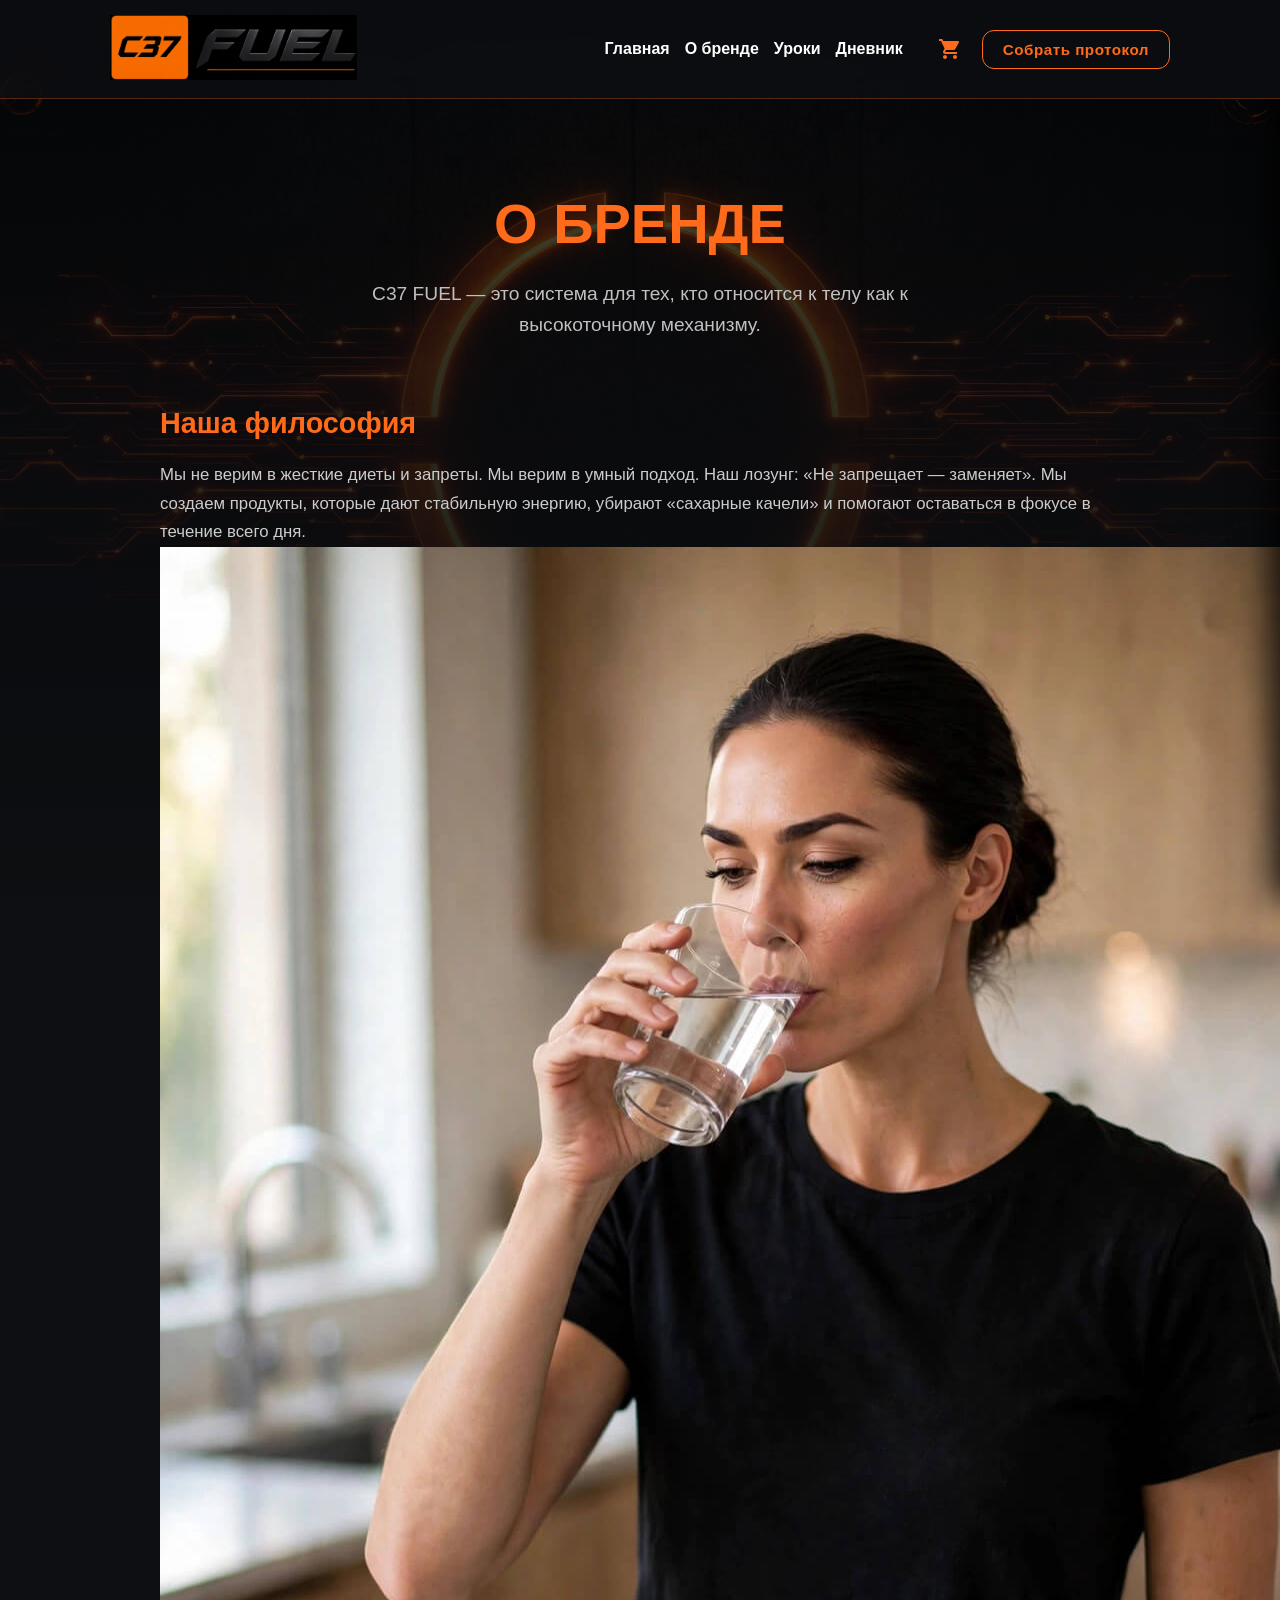
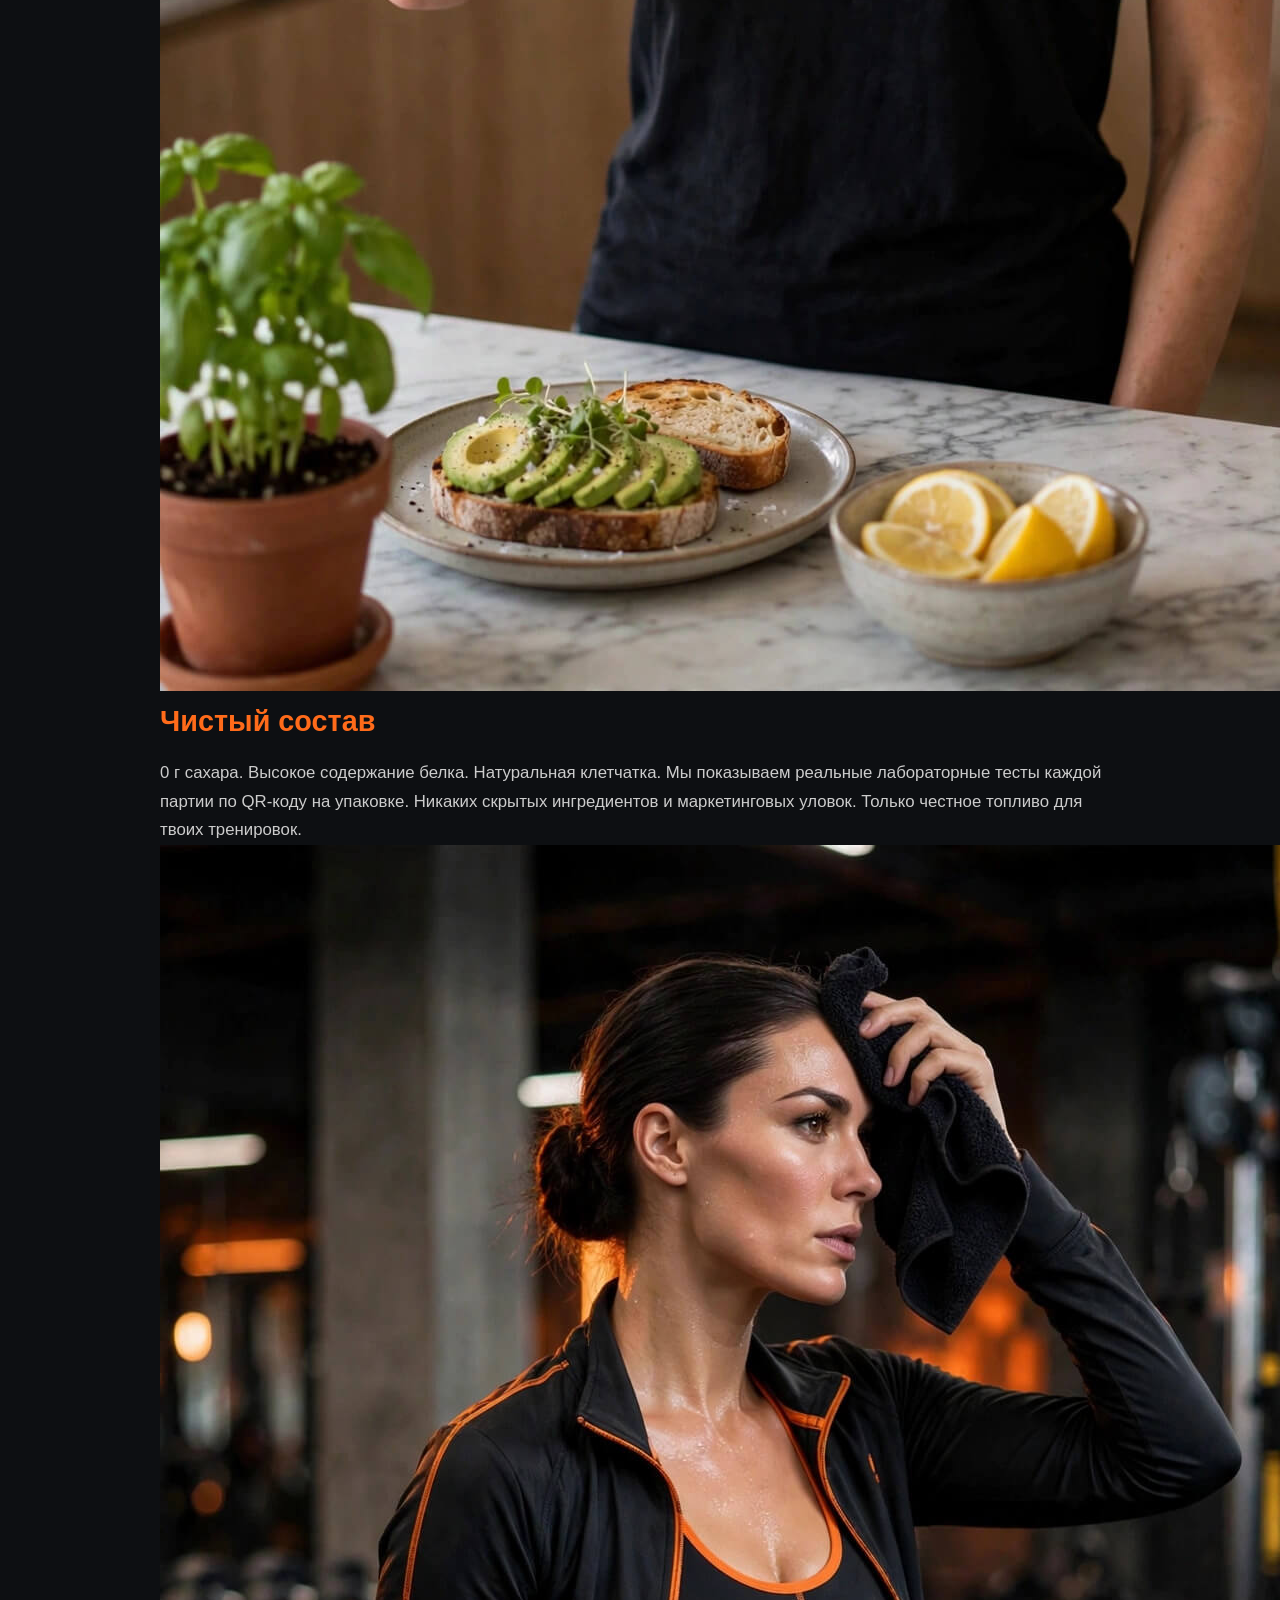
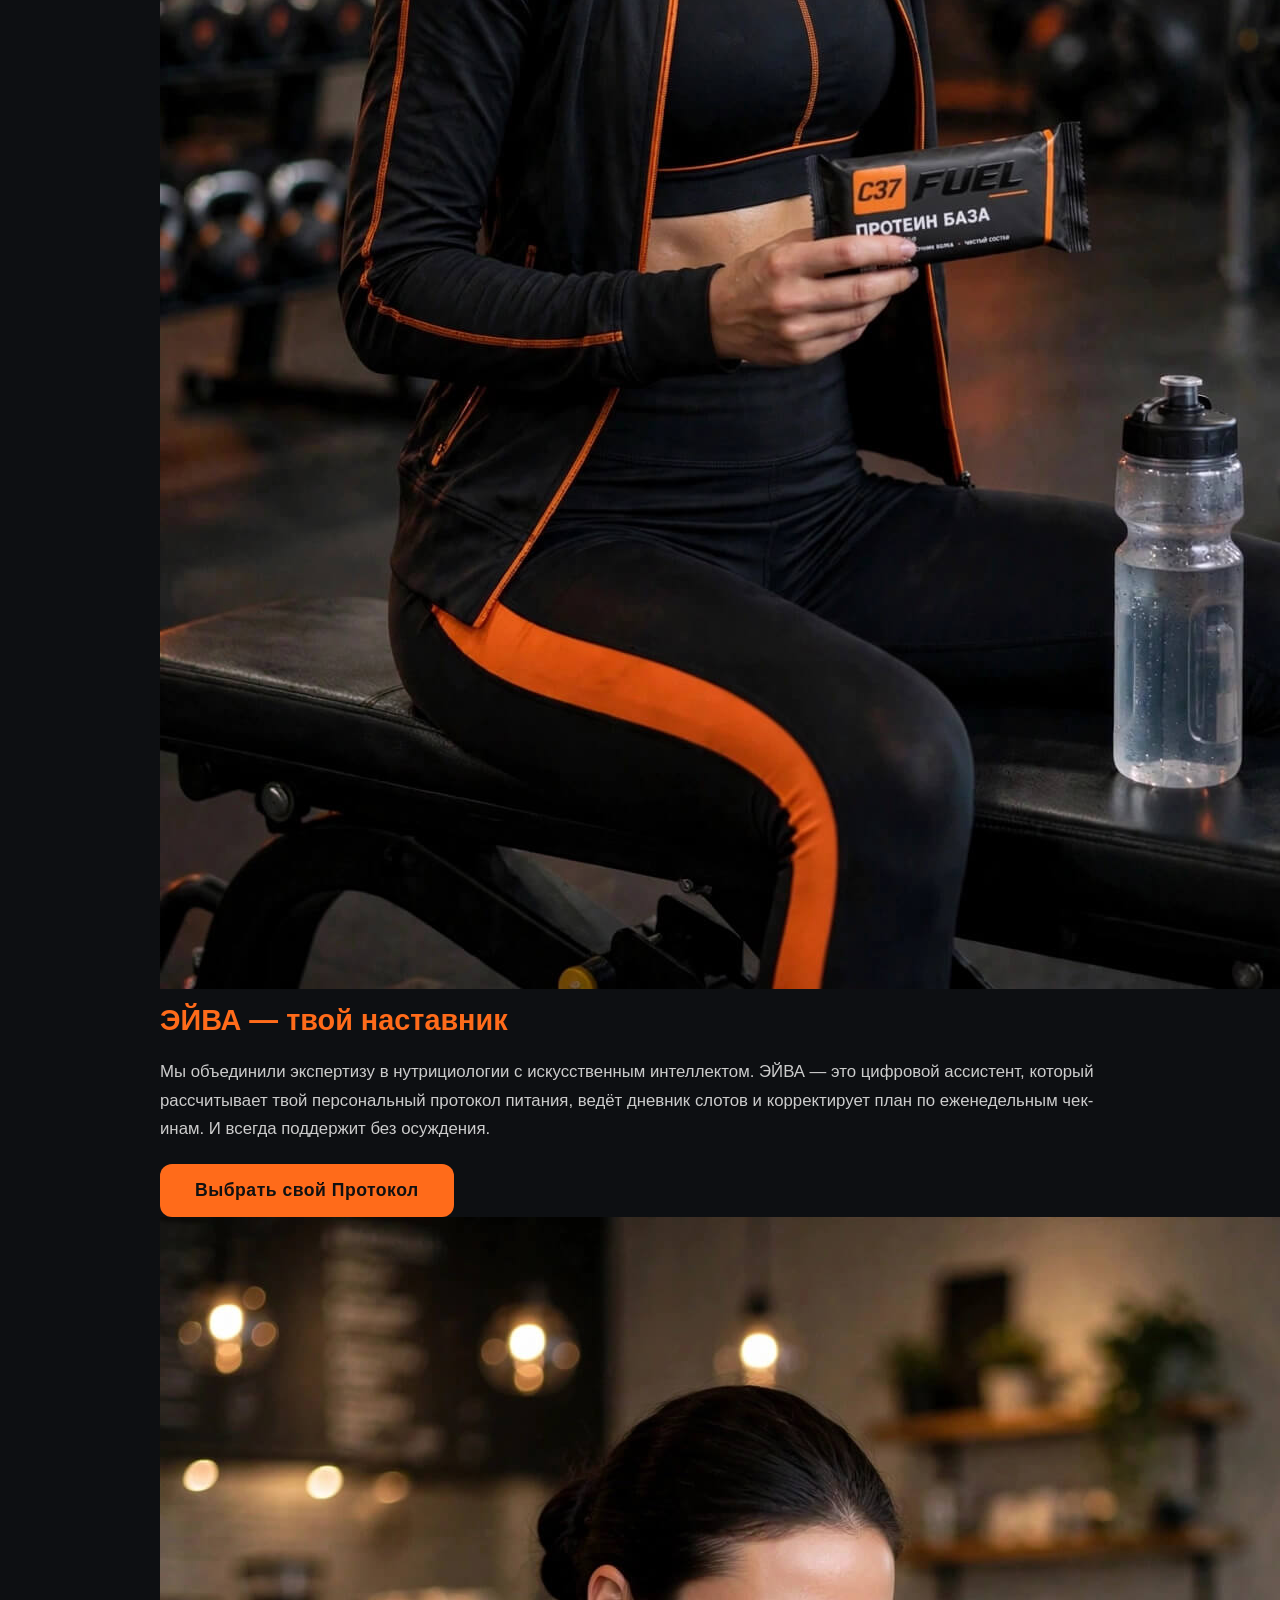
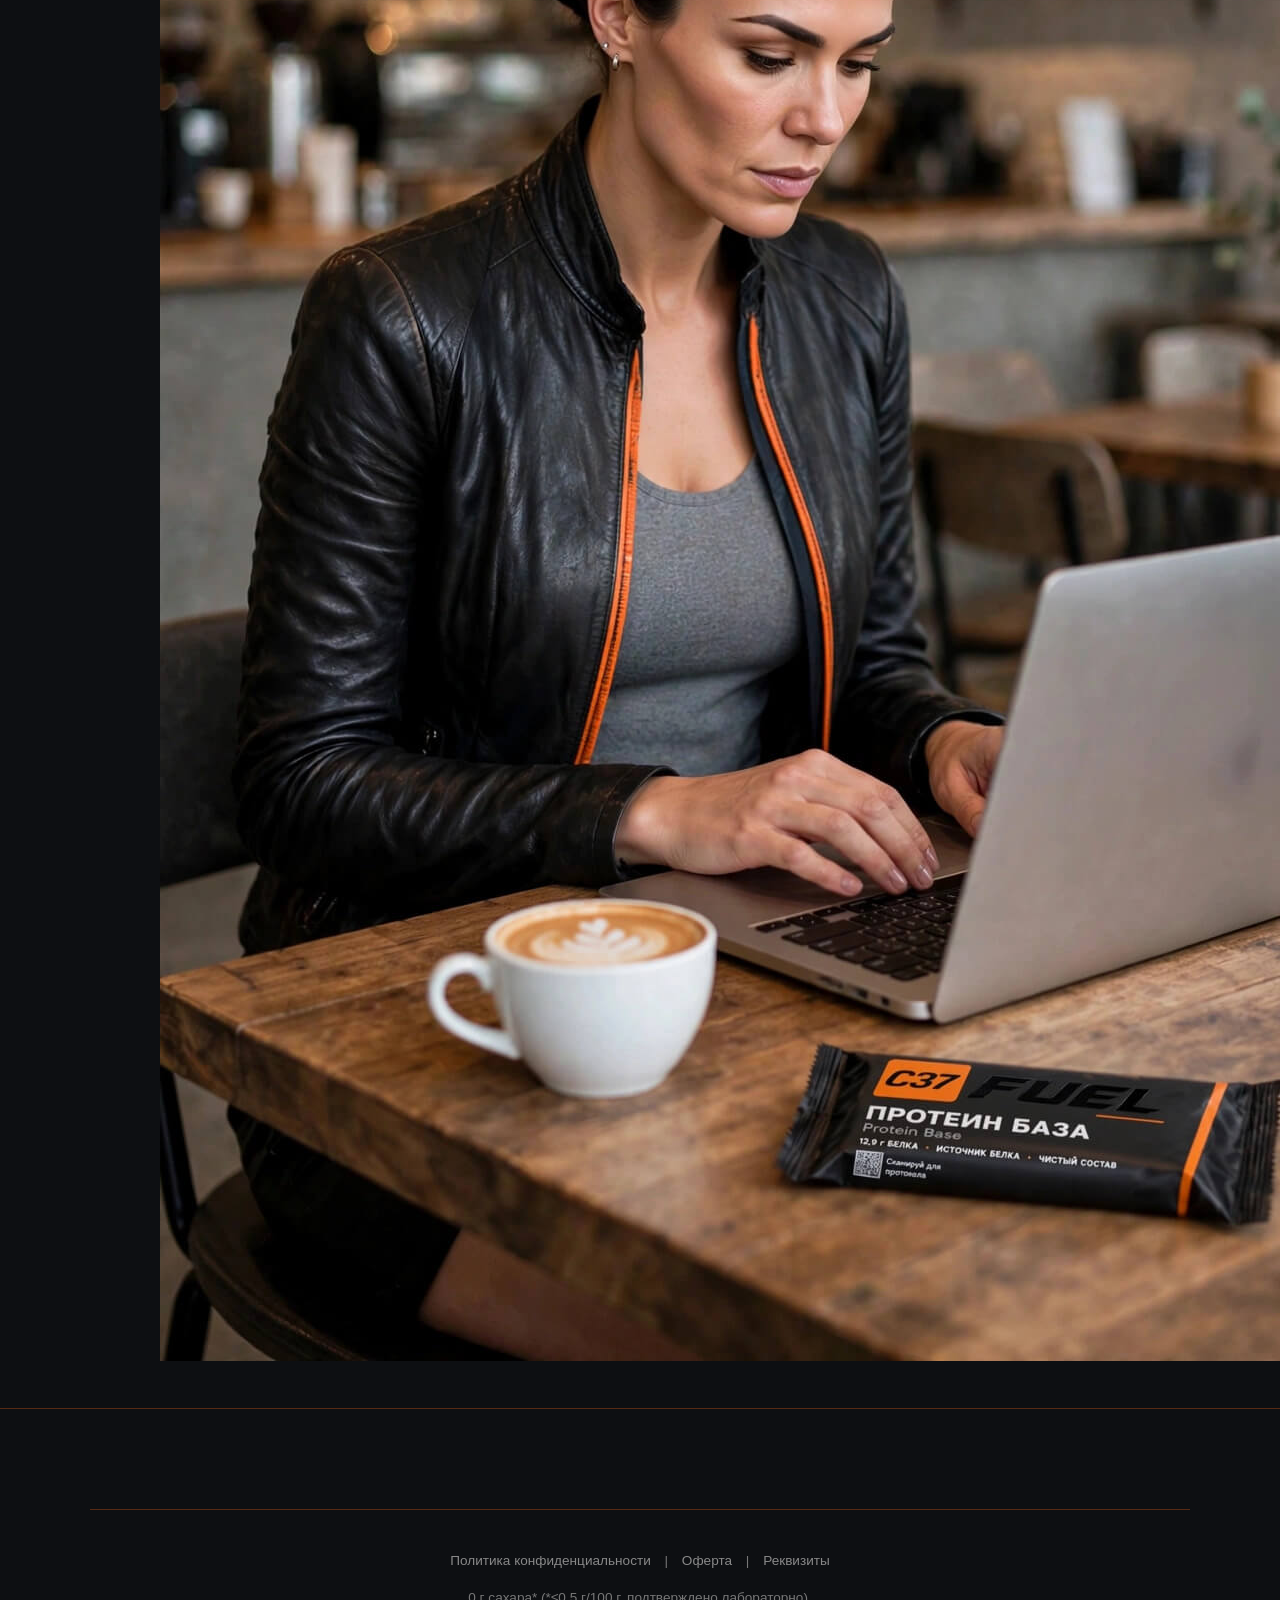
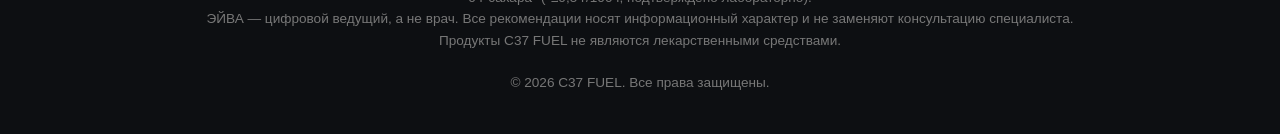
==== commit 9edfb78e: "Update about.html" ====
--- a/about.html
+++ b/about.html
@@ -10,52 +10,57 @@
 
 <div id="header-placeholder"></div>
 
-<div class="container" style="padding: 100px 20px; max-width: 800px; margin: 0 auto;">
+<div class="container" style="padding: 80px 20px 40px; max-width: 1000px; margin: 0 auto;">
     
-    <h1 class="reveal" style="font-size: 3rem; margin-bottom: 20px; color: var(--accent); font-weight: 900;">О БРЕНДЕ</h1>
-    
-    <p class="reveal" style="font-size: 1.2rem; color: #ccc; margin-bottom: 40px; line-height: 1.8; transition-delay: 0.1s;">
-        C37 FUEL — это не просто батончики. Это система, созданная для тех, кто относится к своему телу как к высокоточному механизму. Мы верим, что дисциплина — это не насилие над собой, а правильный выбор топлива.
-    </p>
-
-    <div class="box-card reveal" style="margin-bottom: 30px; transition-delay: 0.2s; padding: 30px;">
-        <div class="box-title" style="color: var(--accent); font-size: 1.5rem;">Наша философия</div>
-        <p style="color: #ddd; line-height: 1.8; margin-top: 15px;">
-            Мы не верим в жесткие диеты и запреты. Мы верим в умный подход. Наш лозунг: «Не запрещает — заменяет». Мы создаем продукты, которые дают стабильную энергию, убирают «сахарные качели» и помогают оставаться в фокусе в течение всего дня.
-        </p>
+    <!-- ЗАГОЛОВОК -->
+    <div style="text-align: center; margin-bottom: 60px;">
+        <h1 class="reveal" style="font-size: 3.5rem; margin-bottom: 10px; color: var(--accent); font-weight: 900;">О БРЕНДЕ</h1>
+        <p class="reveal" style="color: #c0c0c0; font-size: 1.2rem; max-width: 600px; margin: 0 auto;">C37 FUEL — это система для тех, кто относится к телу как к высокоточному механизму.</p>
     </div>
 
-    <div class="box-card reveal" style="margin-bottom: 30px; transition-delay: 0.3s; padding: 30px;">
-        <div class="box-title" style="color: var(--accent); font-size: 1.5rem;">Чистый состав</div>
-        <p style="color: #ddd; line-height: 1.8; margin-top: 15px;">
-            0 г сахара. Высокое содержание белка. Натуральная клетчатка. Мы показываем реальные лабораторные тесты каждой партии по QR-коду на упаковке. Никаких скрытых ингредиентов и маркетинговых уловок.
-        </p>
+    <!-- БЛОК 1: Текст слева, Фото справа -->
+    <div class="about-row reveal">
+        <div class="about-text">
+            <h2 style="color: var(--accent); font-size: 1.8rem; margin-bottom: 15px;">Наша философия</h2>
+            <p style="color: #ccc; font-size: 1.05rem; line-height: 1.7;">
+                Мы не верим в жесткие диеты и запреты. Мы верим в умный подход. Наш лозунг: «Не запрещает — заменяет». Мы создаем продукты, которые дают стабильную энергию, убирают «сахарные качели» и помогают оставаться в фокусе в течение всего дня.
+            </p>
+        </div>
+        <div class="about-image">
+            <img src="eva_morning.jpg" alt="Утро с ЭЙВОЙ">
+        </div>
     </div>
 
-    <div class="box-card reveal" style="margin-bottom: 60px; transition-delay: 0.4s; padding: 30px; background: linear-gradient(135deg, rgba(255,107,26,0.1) 0%, rgba(20,24,28,0.9) 100%); border-color: var(--accent);">
-        <div class="box-title" style="color: #fff; font-size: 1.5rem;">ЭЙВА — твой цифровой наставник</div>
-        <p style="color: #ccc; line-height: 1.8; margin-top: 15px; margin-bottom: 20px;">
-            Мы объединили экспертизу в нутрициологии с искусственным интеллектом. ЭЙВА — это ИИ-ассистент, который рассчитывает твой персональный протокол питания, следит за водным балансом и всегда готов поддержать.
-        </p>
-        <button class="btn" onclick="window.location.href='index.html#boxes'">Выбрать свой Протокол</button>
+    <!-- БЛОК 2: Фото слева, Текст справа (Реверс) -->
+    <div class="about-row reverse reveal">
+        <div class="about-text">
+            <h2 style="color: var(--accent); font-size: 1.8rem; margin-bottom: 15px;">Чистый состав</h2>
+            <p style="color: #ccc; font-size: 1.05rem; line-height: 1.7;">
+                0 г сахара. Высокое содержание белка. Натуральная клетчатка. Мы показываем реальные лабораторные тесты каждой партии по QR-коду на упаковке. Никаких скрытых ингредиентов и маркетинговых уловок. Только честное топливо для твоих тренировок.
+            </p>
+        </div>
+        <div class="about-image">
+            <img src="eva_gym.jpg" alt="ЭЙВА в зале">
+        </div>
+    </div>
+
+    <!-- БЛОК 3: Текст слева, Фото справа -->
+    <div class="about-row reveal">
+        <div class="about-text">
+            <h2 style="color: var(--accent); font-size: 1.8rem; margin-bottom: 15px;">ЭЙВА — твой наставник</h2>
+            <p style="color: #ccc; font-size: 1.05rem; line-height: 1.7;">
+                Мы объединили экспертизу в нутрициологии с искусственным интеллектом. ЭЙВА — это цифровой ассистент, который рассчитывает твой персональный протокол питания, ведёт дневник слотов и корректирует план по еженедельным чек-инам. И всегда поддержит без осуждения.
+            </p>
+            <button class="btn" style="margin-top: 20px;" onclick="window.location.href='index.html#boxes'">Выбрать свой Протокол</button>
+        </div>
+        <div class="about-image">
+            <img src="eva_work.jpg" alt="ЭЙВА за работой">
+        </div>
     </div>
 
 </div>
-<!-- ГАЛЕРЕЯ ЭЙВЫ -->
-<div class="eva-gallery reveal">
-    <div class="eva-photo">
-        <img src="eva_morning.jpg" alt="Утро с ЭЙВОЙ">
-        <div class="eva-photo-text">Здоровое утро</div>
-    </div>
-    <div class="eva-photo">
-        <img src="eva_work.jpg" alt="Работа с ЭЙВОЙ">
-        <div class="eva-photo-text">Фокус на весь день</div>
-    </div>
-    <div class="eva-photo">
-        <img src="eva_gym.jpg" alt="Тренировка с ЭЙВОЙ">
-        <div class="eva-photo-text">Топливо для спорта</div>
-    </div>
-</div><div id="footer-placeholder"></div>
+
+<div id="footer-placeholder"></div>
 
 <script src="script.js"></script>
 <script>
@@ -67,21 +72,17 @@
       document.getElementById('footer-placeholder').innerHTML = await footerRes.text();
       if (typeof updateCartCount === 'function') updateCartCount();
       
-      setTimeout(() => {
-          const revealElements = document.querySelectorAll('.reveal');
-          const revealOnScroll = new IntersectionObserver(function(entries, observer) {
-              entries.forEach(entry => {
-                  if (!entry.isIntersecting) return;
-                  entry.target.classList.add('active');
-                  observer.unobserve(entry.target);
-              });
-          }, { threshold: 0.15 });
-          revealElements.forEach(el => revealOnScroll.observe(el));
-      }, 100);
+      const revealElements = document.querySelectorAll('.reveal');
+      const revealOnScroll = new IntersectionObserver(function(entries, observer) {
+          entries.forEach(entry => {
+              if (!entry.isIntersecting) return;
+              entry.target.classList.add('active');
+              observer.unobserve(entry.target);
+          });
+      }, { threshold: 0.15 });
+      revealElements.forEach(el => revealOnScroll.observe(el));
 
-    } catch (error) {
-      console.error('Ошибка загрузки компонентов:', error);
-    }
+    } catch (error) { console.error('Ошибка загрузки:', error); }
   }
   loadComponents();
 </script>
--- a/style.css
+++ b/style.css
@@ -495,6 +495,16 @@
 .eva-photo-text { position: absolute; bottom: 0; left: 0; right: 0; padding: 20px; background: linear-gradient(to top, rgba(13,15,18,0.95) 0%, rgba(13,15,18,0) 100%); color: #fff; font-weight: 700; font-size: 1.1rem; }
 
 /* --- БОЛЬШОЙ ФОН С ЗАТЕМНЕНИЕМ (для главной) --- */
-.cta-background { position: relative; padding: 120px 20px; text-align: center; border-radius: 24px; margin: 60px auto; max-width: 1100px; overflow: hidden; border: 1px solid var(--border); }
-.cta-background img { position: absolute; top: 0; left: 0; width: 100%; height: 100%; object-fit: cover; z-index: 0; filter: brightness(0.25) contrast(1.2); }
+.cta-background { position: relative; padding: 180px 20px; text-align: center; border-radius: 24px; margin: 60px auto; max-width: 1100px; overflow: hidden; border: 1px solid var(--border); }
+.cta-background img { 
+    position: absolute; 
+    top: 0; 
+    left: 0; 
+    width: 100%; 
+    height: 100%; 
+    object-fit: cover; 
+    object-position: center 15%; /* Показываем верх (лицо и корпус) */
+    z-index: 0; 
+    filter: brightness(0.55) contrast(1.1); /* Было 0.25 — стало светлее в 2 раза */
+}
 .cta-content { position: relative; z-index: 1; }
